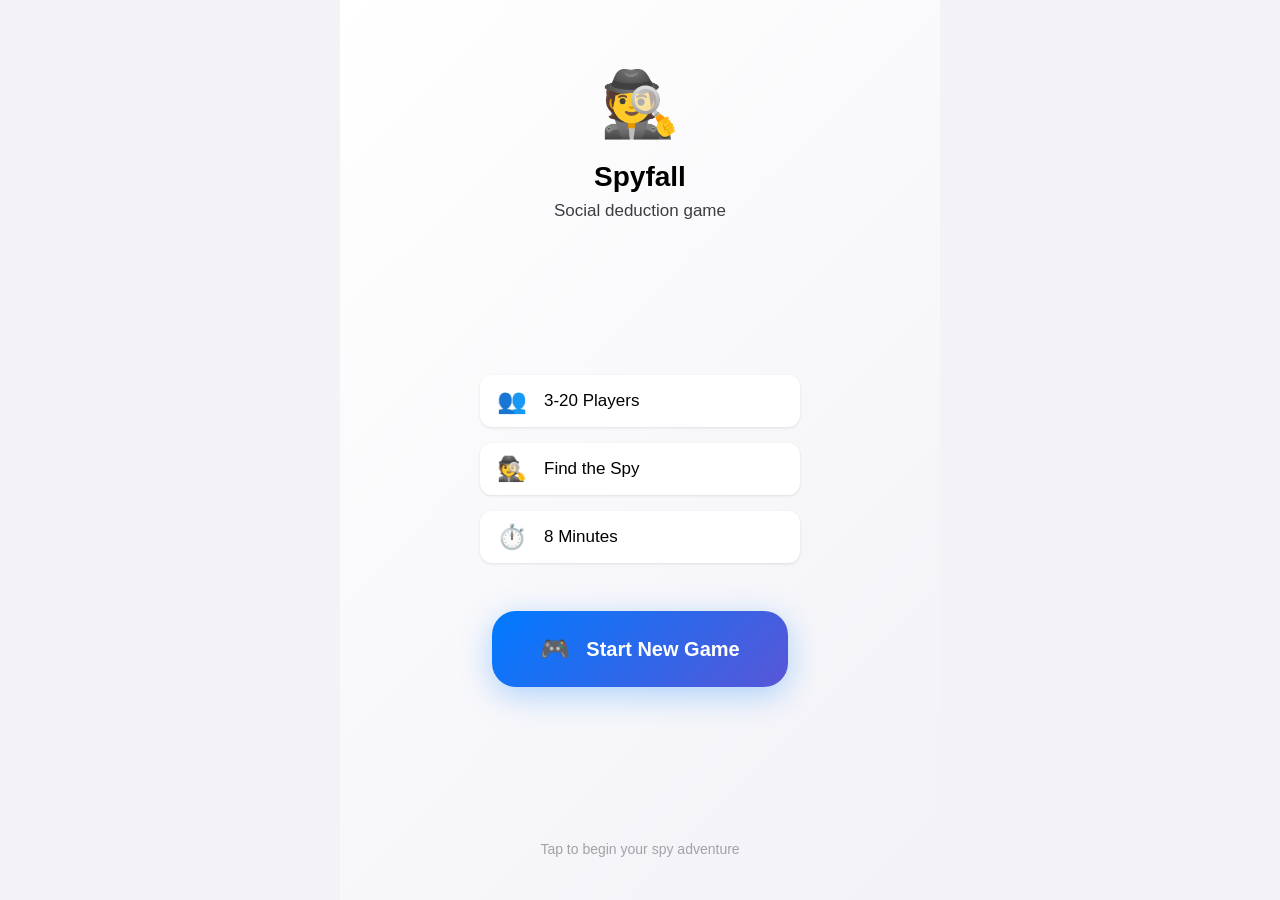
==== index.html @ a095d461 "init" ====
<!DOCTYPE html>
<html lang="en">
<head>
    <meta charset="UTF-8">
    <meta name="viewport" content="width=device-width, initial-scale=1.0">
    
    <!-- Primary Meta Tags -->
    <title>Spyfall Game - Online Social Deduction Party Game | Play Free</title>
    <meta name="title" content="Spyfall Game - Online Social Deduction Party Game | Play Free">
    <meta name="description" content="Play Spyfall online - the ultimate social deduction party game for 3-20 players. Find the spy, guess locations, and have fun with friends. No downloads required!">
    <meta name="keywords" content="spyfall, social deduction game, party game, online game, spy game, group game, friends game, browser game, PWA game">
    <meta name="robots" content="index, follow">
    <meta name="language" content="English">
    <meta name="author" content="Spyfall Game">
    
    <!-- Open Graph / Facebook -->
    <meta property="og:type" content="website">
    <meta property="og:url" content="https://yourdomain.com/">
    <meta property="og:title" content="Spyfall Game - Online Social Deduction Party Game">
    <meta property="og:description" content="Play Spyfall online - the ultimate social deduction party game for 3-20 players. Find the spy, guess locations, and have fun with friends!">
    <meta property="og:image" content="https://yourdomain.com/og-image.png">
    <meta property="og:image:width" content="1200">
    <meta property="og:image:height" content="630">
    <meta property="og:site_name" content="Spyfall Game">
    <meta property="og:locale" content="en_US">
    
    <!-- Twitter -->
    <meta property="twitter:card" content="summary_large_image">
    <meta property="twitter:url" content="https://yourdomain.com/">
    <meta property="twitter:title" content="Spyfall Game - Online Social Deduction Party Game">
    <meta property="twitter:description" content="Play Spyfall online - the ultimate social deduction party game for 3-20 players. Find the spy, guess locations, and have fun with friends!">
    <meta property="twitter:image" content="https://yourdomain.com/twitter-image.png">
    <meta property="twitter:image:alt" content="Spyfall Game - Social Deduction Party Game">
    
    <!-- Additional SEO Meta Tags -->
    <meta name="application-name" content="Spyfall Game">
    <meta name="apple-mobile-web-app-title" content="Spyfall">
    <meta name="generator" content="Spyfall PWA">
    <link rel="canonical" href="https://yourdomain.com/">
    
    <!-- PWA Meta Tags -->
    <meta name="theme-color" content="#2563eb">
    <meta name="apple-mobile-web-app-capable" content="yes">
    <meta name="apple-mobile-web-app-status-bar-style" content="default">
    <meta name="mobile-web-app-capable" content="yes">
    
    <!-- Icons & Favicons -->
    <link rel="icon" href="data:image/svg+xml,<svg xmlns='http://www.w3.org/2000/svg' viewBox='0 0 100 100'><text y='.9em' font-size='90'>🕵️</text></svg>">
    <link rel="apple-touch-icon" href="data:image/svg+xml,<svg xmlns='http://www.w3.org/2000/svg' viewBox='0 0 100 100'><text y='.9em' font-size='90'>🕵️</text></svg>">
    
    <!-- Manifest -->
    <link rel="manifest" href="manifest.json">
    
    <!-- Preload Critical Resources -->
    <link rel="preload" href="styles.css" as="style">
    <link rel="preload" href="app.js" as="script">
    <link rel="preload" href="game-logic.js" as="script">
    
    <!-- DNS Prefetch (add your actual domains) -->
    <link rel="dns-prefetch" href="//fonts.googleapis.com">
    
    <!-- Structured Data JSON-LD -->
    <script type="application/ld+json">
    {
        "@context": "https://schema.org",
        "@type": "SoftwareApplication",
        "name": "Spyfall Game",
        "description": "Play Spyfall online - the ultimate social deduction party game for 3-20 players. Find the spy, guess locations, and have fun with friends.",
        "url": "https://yourdomain.com/",
        "applicationCategory": "Game",
        "applicationSubCategory": "Party Game",
        "operatingSystem": "Web Browser, iOS, Android",
        "offers": {
            "@type": "Offer",
            "price": "0",
            "priceCurrency": "USD"
        },
        "aggregateRating": {
            "@type": "AggregateRating",
            "ratingValue": "4.8",
            "ratingCount": "1250"
        },
        "screenshot": "https://yourdomain.com/screenshot.png"
    }
    </script>
    
    <!-- Game Structured Data -->
    <script type="application/ld+json">
    {
        "@context": "https://schema.org",
        "@type": "Game",
        "name": "Spyfall",
        "description": "Social deduction party game where players try to identify the spy among them",
        "numberOfPlayers": "3-20",
        "timeRequired": "PT8M",
        "gameLocation": "Online",
        "characterAttribute": [
            {
                "@type": "Thing",
                "name": "Spy",
                "description": "Player who doesn't know the location"
            },
            {
                "@type": "Thing", 
                "name": "Civilian",
                "description": "Player who knows the location"
            }
        ]
    }
    </script>
    
    <!-- Styles -->
    <link rel="stylesheet" href="styles.css">
</head>
<body>
    
    <!-- Structured navigation for search engines -->
    <nav aria-label="Main navigation" style="display: none;">
        <ul>
            <li><a href="#home">Home</a></li>
            <li><a href="#how-to-play">How to Play</a></li>
            <li><a href="#features">Features</a></li>
        </ul>
    </nav>

    <!-- Main application -->
    <main id="main-content" role="main">
        <header style="position: absolute; left: -9999px; width: 1px; height: 1px; overflow: hidden;">
            <h1>Spyfall - Online Social Deduction Party Game</h1>
            <p>The ultimate spy game for friends and family. Play online with 3-20 players!</p>
        </header>

        <!-- SEO Content Section (hidden but readable by search engines) -->
        <section id="game-description" class="seo-content" style="position: absolute; left: -9999px; width: 1px; height: 1px; overflow: hidden;">
            <h2>About Spyfall Game</h2>
            <p>Spyfall is a thrilling social deduction party game where players take turns asking and answering questions to figure out who among them is the spy. The game combines elements of bluffing, deduction, and social interaction to create an engaging experience for groups of friends.</p>
            
            <h3>How to Play Spyfall</h3>
            <p>In Spyfall, all players except one (the spy) receive a location card. The spy doesn't know the location. Players ask each other questions to identify the spy while the spy tries to blend in and guess the location. The game ends when either the spy is identified or the spy correctly guesses the location.</p>
            
            <h3>Game Features</h3>
            <ul>
                <li>Support for 3-20 players</li>
                <li>8-minute game sessions</li>
                <li>200+ unique locations across 10 categories</li>
                <li>Progressive Web App - works offline</li>
                <li>No downloads required</li>
                <li>Mobile-friendly design</li>
                <li>Free to play</li>
            </ul>
            
            <h3>Perfect for Parties and Social Gatherings</h3>
            <p>Spyfall is ideal for birthday parties, family gatherings, team building events, and casual game nights. The game encourages conversation, creativity, and strategic thinking while providing endless entertainment for groups of all sizes.</p>
        </section>

        <div id="app">
        <!-- Home Screen -->
        <div id="home-screen" class="screen active">
            <div class="home-container">
                <div class="home-header">
                    <div class="app-icon">🕵️</div>
                    <h1 class="app-title">Spyfall</h1>
                    <p class="app-subtitle">Social deduction game</p>
                </div>
                
                <div class="home-center">
                    <div class="features-compact">
                        <div class="feature-item">
                            <span class="feature-icon">👥</span>
                            <span class="feature-text">3-20 Players</span>
                        </div>
                        <div class="feature-item">
                            <span class="feature-icon">🕵️</span>
                            <span class="feature-text">Find the Spy</span>
                        </div>
                        <div class="feature-item">
                            <span class="feature-icon">⏱️</span>
                            <span class="feature-text">8 Minutes</span>
                        </div>
                    </div>
                    
                    <button id="start-game-btn" class="home-start-button">
                        <span class="start-icon">🎮</span>
                        <span class="start-text">Start New Game</span>
                    </button>
                </div>
                
                <div class="home-footer">
                    <p class="version-text">Tap to begin your spy adventure</p>
                </div>
            </div>
        </div>

        <!-- Game Setup Screen -->
        <div id="setup-screen" class="screen">
            <div class="mobile-screen">
                <div class="screen-header">
                    <button class="back-button" onclick="app.showScreen('home')">
                        <span class="back-icon">←</span>
                    </button>
                    <h1 class="screen-title">Game Setup</h1>
                    <div class="header-spacer"></div>
                </div>
                
                <div class="screen-content">
                    <!-- Players Section -->
                    <div class="setup-card">
                        <div class="card-header">
                            <div class="card-title">
                                <h2>Players</h2>
                            </div>
                            <div class="card-status">
                                <span class="count-badge" id="player-count-status">0</span>
                                <span class="count-label">/20</span>
                            </div>
                        </div>
                        
                        <div class="card-content">
                            <div class="player-input-container">
                                <input type="text" 
                                       id="player-name-input" 
                                       placeholder="Add player name" 
                                       maxlength="20"
                                       autocomplete="off"
                                       class="player-input">
                                <button id="add-player-btn" class="input-add-button" type="button">
                                    <svg width="20" height="20" viewBox="0 0 24 24" fill="none" stroke="currentColor" stroke-width="2">
                                        <path d="M12 5v14M5 12h14"/>
                                    </svg>
                                </button>
                            </div>
                            
                            <div class="players-list-container">
                                <div id="players-list" class="mobile-players-list"></div>
                                <div id="players-empty-state" class="empty-state">
                                    <p>No players added yet</p>
                                </div>
                            </div>
                        </div>
                    </div>
                    
                    <!-- Categories Section -->
                    <div class="setup-card">
                        <div class="card-header">
                            <div class="card-title">
                                <h2>Location Categories</h2>
                            </div>
                            <div class="card-status" id="categories-status">
                                <span class="count-badge" id="category-count-status">0</span>
                                <span class="count-label">selected</span>
                            </div>
                        </div>
                        
                        <div class="card-content">
                            <div id="categories-list" class="mobile-categories-list"></div>
                        </div>
                    </div>
                    
                </div>
                
                <div class="screen-footer">
                    <button id="start-playing-btn" class="primary-button" disabled>
                        <span class="button-text" id="btn-subtitle">Add players to continue</span>
                    </button>
                </div>
            </div>
        </div>

        <!-- Card Reveal Screen -->
        <div id="card-reveal-screen" class="screen">
            <div class="mobile-screen">
                <div class="screen-header">
                    <button class="back-button" onclick="app.showScreen('setup')">
                        <span class="back-icon">←</span>
                    </button>
                    <h1 class="screen-title">Card Reveal</h1>
                    <div class="header-spacer"></div>
                </div>
                
                <div class="screen-content">
                    <div class="reveal-instructions">
                        <div class="progress-card">
                            <div class="progress-info">
                                <span class="progress-text">
                                    <span id="progress-count">0</span> of <span id="total-players">0</span> ready
                                </span>
                            </div>
                            <div class="progress-bar-container">
                                <div class="progress-bar">
                                    <div id="progress-bar-fill" class="progress-bar-fill"></div>
                                </div>
                            </div>
                            <div class="progress-instructions">
                                <p>Tap your card to see your role, then tap again to confirm</p>
                            </div>
                        </div>
                    </div>
                    
                    <div class="cards-container">
                        <div id="card-grid" class="mobile-card-grid"></div>
                    </div>
                </div>
                
                <div class="screen-footer">
                    <button id="restart-setup-btn" class="secondary-button">
                        <span class="button-text">Back to Setup</span>
                    </button>
                </div>
            </div>
        </div>

        <!-- Game Play Screen -->
        <div id="gameplay-screen" class="screen">
            <div class="mobile-screen">
                <div class="screen-header">
                    <div class="timer-header">
                        <!-- Left: Timer -->
                        <div class="timer-display">
                            <span id="timer-display" class="timer-text">8:00</span>
                            <span class="timer-label">remaining</span>
                        </div>
                        
                        <!-- Center: Compact Stats -->
                        <div class="stats-row">
                            <div class="stat-item">
                                <span class="stat-value" id="active-players">0</span>
                                <span class="stat-label">Active</span>
                            </div>
                            <div class="stat-divider"></div>
                            <div class="stat-item">
                                <span class="stat-value" id="eliminated-players">0</span>
                                <span class="stat-label">Out</span>
                            </div>
                            <div class="stat-divider"></div>
                            <div class="stat-item">
                                <span class="stat-value" id="hidden-spies">0</span>
                                <span class="stat-label">Spies</span>
                            </div>
                        </div>
                        
                        <!-- Right: Control Buttons -->
                        <div class="timer-controls">
                            <button id="timer-control-btn" class="modern-control-btn pause-btn" 
                                    title="Pause Game" aria-label="Pause the game timer">
                                <span class="btn-text">Pause</span>
                            </button>
                            <button id="restart-game-btn" class="modern-control-btn restart-btn" 
                                    title="Restart Game" aria-label="Restart the entire game">
                                <span class="btn-text">Restart</span>
                            </button>
                        </div>
                    </div>
                </div>
                
                <div class="screen-content">
                    
                    <!-- Vote Result Banner -->
                    <div id="vote-result" class="vote-result-banner"></div>
                    
                    <!-- Voting Section -->
                    <div class="voting-section">
                        <div class="section-title">
                            <h2>Vote for the Spy</h2>
                            <div class="voting-instructions">
                                <p><strong>How to Vote:</strong></p>
                                <p>1. Choose who you think is the spy</p>
                                <p>2. Tap their name to cast your vote</p>
                                <p>3. If they're the spy, they can guess the location to win</p>
                                <p>4. If they're not the spy, they're eliminated and the game continues</p>
                            </div>
                        </div>
                        
                        <div id="voting-grid" class="mobile-voting-grid"></div>
                    </div>
                </div>
                
                                    <!-- Footer removed - controls moved to header -->
            </div>
        </div>

        <!-- Results Screen -->
        <div id="results-screen" class="screen">
            <div class="mobile-screen">
                <div class="screen-content">
                    <!-- Winning Reason (moved to top) -->
                    <div class="winning-reason">
                        <div class="reason-card">
                            <h1 id="result-title" class="result-title">Game Over</h1>
                            <p id="winning-reason-text" class="reason-text">Game completed</p>
                        </div>
                    </div>
                    
                    <!-- Game Summary -->
                    <div class="summary-card">
                        <div class="summary-row">
                            <span class="summary-label">Location:</span>
                            <span id="game-location" class="summary-value">Unknown</span>
                        </div>
                        <div class="summary-row">
                            <span class="summary-label">Duration:</span>
                            <span id="game-duration" class="summary-value">0:00</span>
                        </div>
                        <div class="summary-row">
                            <span class="summary-label">Players:</span>
                            <span id="total-players-count" class="summary-value">0</span>
                        </div>
                        <div class="summary-row">
                            <span class="summary-label">Spies:</span>
                            <span id="spy-count" class="summary-value">0</span>
                        </div>
                    </div>
                    
                    <!-- Players List -->
                    <div class="players-results">
                        <h3>Players</h3>
                        <div id="results-player-list" class="mobile-results-list"></div>
                    </div>
                </div>
                
                <div class="screen-footer">
                    <button id="play-again-btn" class="primary-button">
                        <span class="button-text">Play Again</span>
                    </button>
                    <button id="home-btn" class="secondary-button">
                        <span class="button-text">Back to Home</span>
                    </button>
                </div>
            </div>
        </div>

        <!-- Spy Location Guess Modal -->
        <div id="spy-guess-modal" class="mobile-modal hidden">
            <div class="modal-screen">
                <div class="modal-header">
                    <div class="spy-reveal">
                        <p id="spy-name" class="spy-name">Player is the SPY!</p>
                        <p class="spy-instruction">Choose the correct location to win:</p>
                    </div>
                </div>
                
                <div class="modal-content">
                    <div id="location-guess-grid" class="mobile-location-grid"></div>
                </div>
                
                <div class="modal-footer">
                    <button id="confirm-guess-btn" class="primary-button" disabled>
                        <span class="button-text">Confirm</span>
                        <span class="button-icon">✅</span>
                    </button>
                </div>
            </div>
        </div>

        <!-- Overlay -->
        <div id="overlay" class="overlay hidden"></div>
    </div>

    </main>

    <!-- Footer for additional SEO content -->
    <footer role="contentinfo" style="position: absolute; left: -9999px; width: 1px; height: 1px; overflow: hidden;">
        <div>
            <h3>Spyfall Game Information</h3>
            <p>Copyright © 2025 Spyfall Game. Free online social deduction party game.</p>
            <address>
                Contact: <a href="mailto:contact@yourdomain.com">contact@yourdomain.com</a>
            </address>
        </div>
    </footer>

    <!-- Scripts -->
    <script src="game-data.js"></script>
    <script src="game-logic.js"></script>
    <script src="app.js"></script>
</body>
</html>
---- styles.css ----
/* Mobile-First Spyfall App Styles */

/* CSS Reset */
* {
    margin: 0;
    padding: 0;
    box-sizing: border-box;
}

:root {
    /* Mobile-First Colors - iOS/Android inspired */
    --primary-color: #007AFF;
    --primary-hover: #0056CC;
    --secondary-color: #5856D6;
    --success-color: #34C759;
    --warning-color: #FF9500;
    --danger-color: #FF3B30;
    --info-color: #5AC8FA;
    
    /* Text Colors - High contrast for mobile */
    --text-primary: #000000;
    --text-secondary: #3C3C43;
    --text-tertiary: #8E8E93;
    --text-light: #FFFFFF;
    
    /* Background Colors */
    --bg-primary: #FFFFFF;
    --bg-secondary: #F2F2F7;
    --bg-tertiary: #E5E5EA;
    --bg-overlay: rgba(0, 0, 0, 0.6);
    
    /* Border Colors */
    --border-color: #C6C6C8;
    --border-light: #E5E5EA;
    
    /* Mobile Spacing - Touch-friendly */
    --spacing-xs: 4px;
    --spacing-sm: 8px;
    --spacing-md: 16px;
    --spacing-lg: 24px;
    --spacing-xl: 32px;
    --spacing-2xl: 48px;
    
    /* Mobile Typography - Optimized for readability */
    --font-family: -apple-system, BlinkMacSystemFont, 'Segoe UI', Roboto, sans-serif;
    --font-size-xs: 12px;
    --font-size-sm: 14px;
    --font-size-base: 17px;    /* iOS standard body text */
    --font-size-lg: 20px;
    --font-size-xl: 24px;
    --font-size-2xl: 28px;
    --font-size-3xl: 34px;
    
    /* Mobile Border Radius */
    --border-radius: 12px;
    --border-radius-lg: 16px;
    --border-radius-xl: 24px;
    
    /* Mobile Shadows */
    --shadow-sm: 0 1px 3px rgba(0, 0, 0, 0.1);
    --shadow-md: 0 4px 12px rgba(0, 0, 0, 0.15);
    --shadow-lg: 0 8px 32px rgba(0, 0, 0, 0.1);
    
    /* Touch targets */
    --touch-target: 44px;     /* iOS minimum */
    --touch-target-lg: 56px;  /* Material Design */
    
    /* Safe areas */
    --safe-top: env(safe-area-inset-top);
    --safe-bottom: env(safe-area-inset-bottom);
    --safe-left: env(safe-area-inset-left);
    --safe-right: env(safe-area-inset-right);
}

/* Base Styles */
body {
    font-family: var(--font-family);
    font-size: var(--font-size-base);
    line-height: 1.5;
    color: var(--text-primary);
    background-color: var(--bg-secondary);
    overflow-x: hidden;
    -webkit-font-smoothing: antialiased;
    -moz-osx-font-smoothing: grayscale;
}

#app {
    min-height: 100vh;
    position: relative;
}

/* Screen Management */
.screen {
    display: none;
    min-height: 100vh;
    position: relative;
}

.screen.active {
    display: block;
}





/* Mobile Screen Layout */
.mobile-screen {
    min-height: 100vh;
    display: flex;
    flex-direction: column;
    background-color: var(--bg-secondary);
    padding-top: var(--safe-top);
    padding-bottom: var(--safe-bottom);
    padding-left: var(--safe-left);
    padding-right: var(--safe-right);
}

.screen-header {
    flex-shrink: 0;
    padding: var(--spacing-md);
    background-color: var(--bg-primary);
    border-bottom: 1px solid var(--border-light);
    display: flex;
    align-items: center;
    justify-content: space-between;
    min-height: var(--touch-target-lg);
}

.screen-content {
    flex: 1;
    padding: var(--spacing-md);
    overflow-y: auto;
    -webkit-overflow-scrolling: touch;
}

.screen-footer {
    flex-shrink: 0;
    padding: var(--spacing-md);
    background-color: var(--bg-primary);
    border-top: 1px solid var(--border-light);
    display: flex;
    flex-direction: column;
    gap: var(--spacing-sm);
}

/* Make footer invisible but keep button floating */
#setup-screen .screen-footer {
    background: transparent;
    border: none;
    padding: 0;
    height: 0;
    overflow: visible;
}

/* Add bottom padding for floating button space */
#setup-screen .screen-content {
    padding-bottom: 100px;
}

/* Make footer invisible on card reveal screen but keep button floating */
#card-reveal-screen .screen-footer {
    background: transparent;
    border: none;
    padding: 0;
    height: 0;
    overflow: visible;
}

/* Add bottom padding for floating button space */
#card-reveal-screen .screen-content {
    padding-bottom: 80px;
}

/* Screen Header Components */
.back-button {
    background: none;
    border: none;
    padding: var(--spacing-sm);
    border-radius: var(--border-radius);
    min-width: var(--touch-target);
    min-height: var(--touch-target);
    display: flex;
    align-items: center;
    justify-content: center;
    color: var(--primary-color);
    font-size: var(--font-size-xl);
    cursor: pointer;
    transition: background-color 0.2s ease;
}

.back-button:hover,
.back-button:active {
    background-color: var(--bg-secondary);
}

.screen-title {
    font-size: var(--font-size-xl);
    font-weight: 600;
    color: var(--text-primary);
    text-align: center;
    flex: 1;
}

.header-spacer {
    width: var(--touch-target);
}

/* Buttons - Mobile-first design */
.primary-button {
    background: var(--primary-color);
    color: var(--text-light);
    border: none;
    border-radius: var(--border-radius);
    min-height: var(--touch-target-lg);
    padding: 0 var(--spacing-lg);
    font-size: var(--font-size-base);
    font-weight: 600;
    display: flex;
    align-items: center;
    justify-content: space-between;
    cursor: pointer;
    transition: all 0.2s ease;
    box-shadow: var(--shadow-sm);
    width: 100%;
}

.primary-button:hover:not(:disabled) {
    background: var(--primary-hover);
    transform: translateY(-1px);
    box-shadow: var(--shadow-md);
}

.primary-button:active:not(:disabled) {
    transform: translateY(0);
    box-shadow: var(--shadow-sm);
}

.primary-button:disabled {
    background: var(--bg-tertiary);
    color: var(--text-tertiary);
    cursor: not-allowed;
}

/* Floating Action Button for Setup Screen */
#start-playing-btn {
    position: fixed;
    bottom: var(--spacing-lg);
    right: var(--spacing-lg);
    width: auto;
    min-width: 140px;
    max-width: 200px;
    height: 64px;
    border-radius: 32px;
    padding: 0 var(--spacing-lg);
    z-index: 1000;
    box-shadow: 0 8px 24px rgba(0, 122, 255, 0.3), 0 4px 8px rgba(0, 0, 0, 0.1);
    backdrop-filter: blur(10px);
    animation: fabPulse 2s ease-in-out infinite;
}

#start-playing-btn:hover:not(:disabled) {
    background: var(--primary-hover);
    transform: translateY(-2px) scale(1.02);
    box-shadow: 0 12px 32px rgba(0, 122, 255, 0.4), 0 6px 12px rgba(0, 0, 0, 0.15);
    animation: none;
}

#start-playing-btn:active:not(:disabled) {
    transform: translateY(-1px) scale(1.01);
    box-shadow: 0 6px 20px rgba(0, 122, 255, 0.35), 0 3px 8px rgba(0, 0, 0, 0.12);
}

#start-playing-btn:disabled {
    background: var(--bg-tertiary);
    color: var(--text-tertiary);
    box-shadow: 0 4px 12px rgba(0, 0, 0, 0.1);
    animation: none;
    transform: none;
}

#start-playing-btn .button-text {
    font-size: var(--font-size-sm);
    font-weight: 700;
    white-space: nowrap;
    overflow: hidden;
    text-overflow: ellipsis;
}

#start-playing-btn .button-icon {
    font-size: var(--font-size-lg);
    margin-left: var(--spacing-xs);
    flex-shrink: 0;
}

/* Floating Action Button for Card Reveal Screen */
#restart-setup-btn {
    position: fixed;
    bottom: var(--spacing-lg);
    left: var(--spacing-lg);
    width: auto;
    min-width: 120px;
    max-width: 180px;
    height: 56px;
    border-radius: 28px;
    padding: 0 var(--spacing-lg);
    z-index: 1000;
    background: var(--bg-primary);
    border: 2px solid var(--border-color);
    box-shadow: 0 6px 20px rgba(0, 0, 0, 0.15), 0 3px 8px rgba(0, 0, 0, 0.1);
    backdrop-filter: blur(10px);
    animation: fabSecondaryPulse 3s ease-in-out infinite;
}

#restart-setup-btn:hover {
    border-color: var(--primary-color);
    color: var(--primary-color);
    transform: translateY(-2px) scale(1.02);
    box-shadow: 0 10px 28px rgba(0, 122, 255, 0.2), 0 5px 12px rgba(0, 0, 0, 0.15);
    animation: none;
}

#restart-setup-btn:active {
    transform: translateY(-1px) scale(1.01);
    box-shadow: 0 5px 16px rgba(0, 122, 255, 0.15), 0 2px 6px rgba(0, 0, 0, 0.1);
}

#restart-setup-btn .button-text {
    font-size: var(--font-size-xs);
    font-weight: 600;
    white-space: nowrap;
    overflow: hidden;
    text-overflow: ellipsis;
}

#restart-setup-btn .button-icon {
    font-size: var(--font-size-base);
    margin-left: var(--spacing-xs);
    flex-shrink: 0;
}

.secondary-button {
    background: var(--bg-primary);
    color: var(--text-secondary);
    border: 2px solid var(--border-color);
    border-radius: var(--border-radius);
    min-height: var(--touch-target);
    padding: 0 var(--spacing-lg);
    font-size: var(--font-size-sm);
    font-weight: 500;
    display: flex;
    align-items: center;
    justify-content: space-between;
    cursor: pointer;
    transition: all 0.2s ease;
    width: 100%;
}

.secondary-button:hover {
    border-color: var(--primary-color);
    color: var(--primary-color);
}

.control-button {
    background: var(--bg-primary);
    border: 2px solid var(--border-color);
    border-radius: 50%;
    width: var(--touch-target);
    height: var(--touch-target);
    display: flex;
    align-items: center;
    justify-content: center;
    font-size: var(--font-size-lg);
    cursor: pointer;
    transition: all 0.2s ease;
}

.control-button:hover {
    border-color: var(--primary-color);
    background: var(--primary-color);
    color: var(--text-light);
}

.button-text {
    flex: 1;
    text-align: left;
}

.button-icon {
    font-size: var(--font-size-lg);
    margin-left: var(--spacing-sm);
}

/* Home Screen - Compact Design */
.home-container {
    min-height: 100vh;
    max-height: 100vh;
    display: flex;
    flex-direction: column;
    justify-content: space-between;
    padding: var(--spacing-lg) var(--spacing-md);
    background: linear-gradient(135deg, var(--bg-primary) 0%, var(--bg-secondary) 100%);
}

.home-header {
    text-align: center;
    padding-top: var(--spacing-xl);
}

.app-icon {
    font-size: 64px;
    margin-bottom: var(--spacing-sm);
    display: block;
}

.app-title {
    font-size: var(--font-size-2xl);
    font-weight: 700;
    color: var(--text-primary);
    margin-bottom: var(--spacing-xs);
    line-height: 1.2;
}

.app-subtitle {
    font-size: var(--font-size-base);
    color: var(--text-secondary);
    margin: 0;
}

.home-center {
    display: flex;
    flex-direction: column;
    align-items: center;
    justify-content: center;
    flex: 1;
    gap: var(--spacing-2xl);
}

.features-compact {
    display: flex;
    flex-direction: column;
    gap: var(--spacing-md);
    width: 100%;
    max-width: 280px;
}

.feature-item {
    display: flex;
    align-items: center;
    gap: var(--spacing-md);
    padding: var(--spacing-sm) var(--spacing-md);
    background: var(--bg-primary);
    border-radius: var(--border-radius);
    box-shadow: var(--shadow-sm);
}

.feature-item:hover {
    transform: translateY(-2px);
}

.feature-icon {
    font-size: 24px;
    width: 32px;
    text-align: center;
}

.feature-text {
    font-size: var(--font-size-base);
    font-weight: 500;
    color: var(--text-primary);
}

.home-start-button {
    background: linear-gradient(135deg, var(--primary-color), var(--secondary-color));
    color: var(--text-light);
    border: none;
    border-radius: var(--border-radius-xl);
    padding: var(--spacing-lg) var(--spacing-2xl);
    font-size: var(--font-size-lg);
    font-weight: 600;
    display: flex;
    align-items: center;
    gap: var(--spacing-md);
    cursor: pointer;
    transition: all 0.3s ease;
    box-shadow: 0 8px 32px rgba(0, 122, 255, 0.3);
    min-height: var(--touch-target-lg);
}

.home-start-button:hover {
    transform: translateY(-2px);
    box-shadow: 0 12px 40px rgba(0, 122, 255, 0.4);
}

.home-start-button:active {
    transform: translateY(0);
}

.start-icon {
    font-size: var(--font-size-xl);
}

.start-text {
    font-size: var(--font-size-lg);
}

.home-footer {
    text-align: center;
    padding-bottom: var(--spacing-md);
}

.version-text {
    font-size: var(--font-size-sm);
    color: var(--text-tertiary);
    margin: 0;
    opacity: 0.8;
}

/* Setup Screen - Compact Design */
.setup-card {
    background: var(--bg-primary);
    border-radius: var(--border-radius-lg);
    margin-bottom: var(--spacing-md);
    box-shadow: var(--shadow-sm);
}

.card-header {
    padding: var(--spacing-md) var(--spacing-lg);
    border-bottom: 1px solid var(--border-light);
    display: flex;
    align-items: center;
    justify-content: space-between;
    min-height: auto;
}

.card-title {
    display: flex;
    align-items: center;
    gap: var(--spacing-xs);
}

.card-icon {
    font-size: var(--font-size-base);
    opacity: 0.8;
}

.card-title h2 {
    font-size: var(--font-size-base);
    font-weight: 700;
    color: var(--text-primary);
    margin: 0;
    line-height: 1.2;
    letter-spacing: -0.01em;
}

.card-status {
    display: flex;
    align-items: center;
    gap: var(--spacing-xs);
}

.count-badge {
    background: var(--primary-color);
    color: var(--text-light);
    padding: 2px var(--spacing-xs);
    border-radius: 12px;
    font-size: var(--font-size-xs);
    font-weight: 600;
    min-width: 20px;
    text-align: center;
}

.count-label {
    font-size: var(--font-size-xs);
    color: var(--text-tertiary);
    font-weight: 500;
}

.card-content {
    padding: var(--spacing-md) var(--spacing-lg);
}

/* Input Components - Integrated Design */
.player-input-container {
    position: relative;
    margin-bottom: var(--spacing-md);
}

.player-input-container:focus-within {
    transform: translateY(-1px);
}

.player-input {
    width: 100%;
    border: 1px solid var(--border-color);
    border-radius: var(--border-radius-lg);
    padding: var(--spacing-md) 50px var(--spacing-md) var(--spacing-md);
    font-size: var(--font-size-base);
    background: var(--bg-primary);
    min-height: 48px;
    transition: all 0.3s ease;
    color: var(--text-primary);
    font-family: inherit;
}

.player-input::placeholder {
    color: var(--text-tertiary);
    opacity: 0.7;
}

.player-input:focus {
    outline: none;
    border-color: var(--primary-color);
    box-shadow: 0 0 0 3px rgba(0, 122, 255, 0.1);
    transform: translateY(-1px);
    background: #fafbff;
}

.player-input:hover:not(:focus) {
    border-color: var(--text-secondary);
    background: var(--bg-secondary);
}

.player-input:not(:placeholder-shown) {
    border-color: var(--text-primary);
}

.input-add-button {
    position: absolute;
    right: 4px;
    top: 50%;
    transform: translateY(-50%);
    background: var(--primary-color);
    color: var(--text-light);
    border: none;
    border-radius: var(--border-radius);
    width: 40px;
    height: 40px;
    display: flex;
    align-items: center;
    justify-content: center;
    cursor: pointer;
    transition: all 0.2s ease;
    opacity: 0.8;
}

.input-add-button:disabled {
    background: var(--bg-tertiary);
    color: var(--text-tertiary);
    cursor: not-allowed;
    opacity: 0.5;
    transform: translateY(-50%) scale(0.9);
}

.input-add-button:hover {
    background: var(--primary-hover);
    opacity: 1;
    transform: translateY(-50%) scale(1.05);
}

.input-add-button:active {
    transform: translateY(-50%) scale(0.95);
}

.player-input:focus + .input-add-button {
    opacity: 1;
    background: var(--primary-color);
}

.input-add-button svg {
    stroke-width: 2.5;
}

/* Enhanced mobile experience */
@media (max-width: 480px) {
    .player-input {
        font-size: 16px; /* Prevents zoom on iOS */
        padding-right: 52px;
    }
    
    .input-add-button {
        width: 44px;
        height: 44px;
        right: 2px;
    }
    
    /* Setup card responsive adjustments */
    .setup-card {
        margin-bottom: var(--spacing-sm);
    }
    
    .card-header {
        padding: var(--spacing-sm) var(--spacing-md);
    }
    
    .card-content {
        padding: var(--spacing-sm) var(--spacing-md);
    }
    
    .category-item {
        padding: var(--spacing-sm);
        min-height: auto;
    }
    
    .category-emoji {
        font-size: var(--font-size-lg);
    }
    
    .category-details h4 {
        font-size: var(--font-size-sm);
    }
    
    .category-details p {
        font-size: 11px;
    }
    
    .category-toggle {
        width: 20px;
        height: 20px;
        flex-shrink: 0;
    }
    
    /* Card reveal optimization for small screens */
    .mobile-card-grid {
        display: grid;
        grid-template-columns: repeat(auto-fit, minmax(130px, 1fr));
        gap: var(--spacing-md);
        padding: var(--spacing-md);
        contain: layout style;
        isolation: isolate;
        transform-style: preserve-3d;
    }
    
    .reveal-card {
        background: var(--bg-primary);
        border: 2px solid var(--border-color);
        border-radius: var(--border-radius-lg);
        padding: var(--spacing-lg);
        text-align: center;
        cursor: pointer;
        transition: all 0.3s cubic-bezier(0.34, 1.56, 0.64, 1);
        min-height: 140px;
        display: flex;
        flex-direction: column;
        align-items: center;
        justify-content: center;
        box-shadow: var(--shadow-sm);
        position: relative;
        z-index: 1;
        contain: layout style;
        transform-origin: center center;
        transform-style: preserve-3d;
        isolation: isolate;
    }
    
    .reveal-card:hover:not(.disabled):not(.revealed) {
        transform: translateY(-2px);
        box-shadow: var(--shadow-md);
    }
    
    .reveal-card.revealed {
        transform: scale(1.1);
        transform-origin: center center;
        transform-box: fill-box;
        box-shadow: var(--shadow-lg);
        z-index: 10;
        animation: cardReveal 0.4s cubic-bezier(0.34, 1.56, 0.64, 1);
        position: relative;
        will-change: transform;
        backface-visibility: hidden;
        margin: -7px;
    }
    
    .reveal-card.disabled {
        background: var(--bg-tertiary);
        color: var(--text-tertiary);
        cursor: not-allowed;
        opacity: 0.6;
    }
    
    .reveal-card.spy {
        background: linear-gradient(135deg, #FF3B30, #FF9500);
        color: var(--text-light);
        border-color: #FF3B30;
    }
    
    .reveal-card.civilian {
        background: linear-gradient(135deg, var(--primary-color), var(--secondary-color));
        color: var(--text-light);
        border-color: var(--primary-color);
    }
    
    .reveal-card.finished {
        background: linear-gradient(135deg, var(--success-color), #22C55E);
        color: var(--text-light);
        border-color: var(--success-color);
        transition: none;
    }
    
    .card-icon {
        font-size: 32px;
        margin-bottom: var(--spacing-sm);
    }
    
    .card-title {
        font-size: var(--font-size-lg);
        font-weight: 600;
        margin-bottom: var(--spacing-xs);
    }
    
    .card-subtitle {
        font-size: var(--font-size-sm);
        opacity: 0.9;
    }
    
    /* Floating start button responsive */
    #start-playing-btn {
        bottom: var(--spacing-md);
        right: var(--spacing-md);
        min-width: 120px;
        height: 56px;
        border-radius: 28px;
        padding: 0 var(--spacing-md);
    }
    
    #start-playing-btn .button-text {
        font-size: var(--font-size-xs);
    }
    
    #start-playing-btn .button-icon {
        font-size: var(--font-size-base);
    }
    
    /* Floating restart button responsive */
    #restart-setup-btn {
        bottom: var(--spacing-md);
        left: var(--spacing-md);
        min-width: 100px;
        height: 48px;
        border-radius: 24px;
        padding: 0 var(--spacing-md);
    }
    
    #restart-setup-btn .button-text {
        font-size: var(--font-size-xs);
    }
    
    #restart-setup-btn .button-icon {
        font-size: var(--font-size-sm);
    }
}

/* Extra small screens optimization (iPhone SE, etc.) */
@media (max-width: 360px) {
    /* Setup card extra compact adjustments */
    .card-header {
        padding: var(--spacing-xs) var(--spacing-sm);
    }
    
    .card-content {
        padding: var(--spacing-xs) var(--spacing-sm);
    }
    
    .category-item {
        padding: var(--spacing-xs) var(--spacing-sm);
        gap: var(--spacing-xs);
    }
    
    .category-info {
        gap: var(--spacing-xs);
        min-width: 0;
        flex: 1;
    }
    
    .category-emoji {
        font-size: var(--font-size-base);
        flex-shrink: 0;
    }
    
    .category-details {
        min-width: 0;
        overflow: hidden;
    }
    
    .category-details h4 {
        font-size: var(--font-size-xs);
        white-space: nowrap;
        overflow: hidden;
        text-overflow: ellipsis;
    }
    
    .category-details p {
        font-size: 10px;
        white-space: nowrap;
        overflow: hidden;
        text-overflow: ellipsis;
    }
    
    .category-toggle {
        width: 18px;
        height: 18px;
        border-width: 1px;
        flex-shrink: 0;
    }
    
    .mobile-card-grid {
        grid-template-columns: repeat(2, 1fr);
        gap: var(--spacing-xs);
    }
    
    .reveal-card {
        padding: var(--spacing-sm);
        min-height: 100px;
    }
    
    .card-icon {
        font-size: 28px;
        margin-bottom: var(--spacing-xs);
    }
    
    /* Extra small floating button */
    #start-playing-btn {
        bottom: var(--spacing-sm);
        right: var(--spacing-sm);
        min-width: 100px;
        height: 52px;
        border-radius: 26px;
        padding: 0 var(--spacing-sm);
    }
    
    #start-playing-btn .button-text {
        font-size: 11px;
    }
    
    #start-playing-btn .button-icon {
        font-size: var(--font-size-sm);
        margin-left: 4px;
    }
    
    /* Extra small floating restart button */
    #restart-setup-btn {
        bottom: var(--spacing-sm);
        left: var(--spacing-sm);
        min-width: 90px;
        height: 44px;
        border-radius: 22px;
        padding: 0 var(--spacing-sm);
    }
    
    #restart-setup-btn .button-text {
        font-size: 11px;
    }
    
    #restart-setup-btn .button-icon {
        font-size: var(--font-size-xs);
        margin-left: 4px;
    }
}

/* Ultra small screens (iPhone 5/SE 1st gen, etc.) */
@media (max-width: 320px) {
    .setup-card {
        margin-bottom: 8px;
    }
    
    .card-header {
        padding: 8px 12px;
    }
    
    .card-content {
        padding: 8px 12px;
    }
    
    .category-item {
        padding: 8px 10px;
        gap: 6px;
    }
    
    .category-info {
        gap: 6px;
    }
    
    .category-emoji {
        font-size: 14px;
    }
    
    .category-details h4 {
        font-size: 11px;
        line-height: 1.2;
    }
    
    .category-details p {
        font-size: 9px;
        line-height: 1.1;
    }
    
    .category-toggle {
        width: 16px;
        height: 16px;
    }
    
    /* Ultra small floating button */
    #start-playing-btn {
        bottom: 12px;
        right: 12px;
        min-width: 90px;
        height: 48px;
        border-radius: 24px;
        padding: 0 12px;
    }
    
    #start-playing-btn .button-text {
        font-size: 10px;
        font-weight: 600;
    }
    
    #start-playing-btn .button-icon {
        font-size: 12px;
        margin-left: 3px;
    }
    
    /* Ultra small floating restart button */
    #restart-setup-btn {
        bottom: 12px;
        left: 12px;
        min-width: 80px;
        height: 40px;
        border-radius: 20px;
        padding: 0 10px;
    }
    
    #restart-setup-btn .button-text {
        font-size: 10px;
        font-weight: 600;
    }
    
    #restart-setup-btn .button-icon {
        font-size: 11px;
        margin-left: 3px;
    }
}

/* Button animation for better feedback */
@keyframes buttonPulse {
    0% { transform: translateY(-50%) scale(1); }
    50% { transform: translateY(-50%) scale(1.1); }
    100% { transform: translateY(-50%) scale(1); }
}

.input-add-button.pulse {
    animation: buttonPulse 0.3s ease;
}

/* Floating Action Button Animation */
@keyframes fabPulse {
    0% { 
        box-shadow: 0 8px 24px rgba(0, 122, 255, 0.3), 0 4px 8px rgba(0, 0, 0, 0.1);
        transform: scale(1);
    }
    50% { 
        box-shadow: 0 8px 28px rgba(0, 122, 255, 0.4), 0 4px 12px rgba(0, 0, 0, 0.15);
        transform: scale(1.02);
    }
    100% { 
        box-shadow: 0 8px 24px rgba(0, 122, 255, 0.3), 0 4px 8px rgba(0, 0, 0, 0.1);
        transform: scale(1);
    }
}

/* Secondary Floating Action Button Animation */
@keyframes fabSecondaryPulse {
    0% { 
        box-shadow: 0 6px 20px rgba(0, 0, 0, 0.15), 0 3px 8px rgba(0, 0, 0, 0.1);
        transform: scale(1);
    }
    50% { 
        box-shadow: 0 8px 24px rgba(0, 0, 0, 0.2), 0 4px 10px rgba(0, 0, 0, 0.15);
        transform: scale(1.02);
    }
    100% { 
        box-shadow: 0 6px 20px rgba(0, 0, 0, 0.15), 0 3px 8px rgba(0, 0, 0, 0.1);
        transform: scale(1);
    }
}

/* Players List */
.players-list-container {
    min-height: 120px;
}

.mobile-players-list {
    display: flex;
    flex-direction: column;
    gap: var(--spacing-xs);
}

.player-item {
    background: var(--bg-primary);
    border: 1px solid var(--border-light);
    border-radius: var(--border-radius);
    padding: var(--spacing-sm) var(--spacing-md);
    display: flex;
    align-items: center;
    justify-content: space-between;
    min-height: 40px;
}

.player-info {
    display: flex;
    align-items: center;
    gap: var(--spacing-sm);
    flex: 1;
}

.player-number {
    background: var(--text-tertiary);
    color: var(--text-light);
    width: 20px;
    height: 20px;
    border-radius: 50%;
    display: flex;
    align-items: center;
    justify-content: center;
    font-size: 11px;
    font-weight: 600;
}

.player-name {
    font-size: var(--font-size-sm);
    font-weight: 500;
    color: var(--text-primary);
}

.remove-button {
    background: none;
    color: var(--text-tertiary);
    border: none;
    border-radius: var(--border-radius);
    width: 24px;
    height: 24px;
    display: flex;
    align-items: center;
    justify-content: center;
    cursor: pointer;
    transition: all 0.2s ease;
    opacity: 0.7;
}

.remove-button:hover {
    background: var(--danger-color);
    color: var(--text-light);
    opacity: 1;
}

.remove-button svg {
    width: 12px;
    height: 12px;
    stroke-width: 2.5;
}

/* Categories List */
.mobile-categories-list {
    display: grid;
    grid-template-columns: 1fr;
    gap: var(--spacing-sm);
}

.category-item {
    background: var(--bg-secondary);
    border: 2px solid var(--border-light);
    border-radius: var(--border-radius);
    padding: var(--spacing-md);
    display: flex;
    align-items: center;
    justify-content: space-between;
    cursor: pointer;
    transition: all 0.2s ease;
    min-height: var(--touch-target);
}

.category-item.selected {
    border-color: var(--primary-color);
    background: rgba(0, 122, 255, 0.1);
}

.category-info {
    display: flex;
    align-items: center;
    gap: var(--spacing-sm);
    flex: 1;
    min-width: 0;
}

.category-emoji {
    font-size: var(--font-size-xl);
    flex-shrink: 0;
}

.category-details {
    flex: 1;
    min-width: 0;
}

.category-details h4 {
    font-size: var(--font-size-base);
    font-weight: 600;
    color: var(--text-primary);
    margin-bottom: 2px;
}

.category-details p {
    font-size: var(--font-size-xs);
    color: var(--text-tertiary);
}

.category-toggle {
    width: 24px;
    height: 24px;
    border: 2px solid var(--border-color);
    border-radius: 50%;
    display: flex;
    align-items: center;
    justify-content: center;
    transition: all 0.2s ease;
}

.category-item.selected .category-toggle {
    background: var(--primary-color);
    border-color: var(--primary-color);
    color: var(--text-light);
}

/* Empty States */
.empty-state {
    text-align: center;
    padding: var(--spacing-lg);
    color: var(--text-tertiary);
    background: var(--bg-secondary);
    border-radius: var(--border-radius);
    margin-top: var(--spacing-sm);
}

.empty-icon {
    font-size: 32px;
    margin-bottom: var(--spacing-sm);
    opacity: 0.6;
}

.empty-state p {
    font-size: var(--font-size-sm);
    margin: 0;
}

/* Game Info */
.game-info-card {
    background: var(--bg-primary);
    border-radius: var(--border-radius-lg);
    padding: var(--spacing-lg);
    box-shadow: var(--shadow-sm);
}

.info-row {
    display: flex;
    justify-content: space-between;
    align-items: center;
    padding: var(--spacing-sm) 0;
}

.info-row:not(:last-child) {
    border-bottom: 1px solid var(--border-light);
}

.info-label {
    font-size: var(--font-size-base);
    color: var(--text-secondary);
    font-weight: 500;
}

.info-value {
    font-size: var(--font-size-base);
    color: var(--text-primary);
    font-weight: 600;
}

/* Card Reveal Screen */
.reveal-instructions {
    margin-bottom: var(--spacing-2xl);
}

.progress-card {
    background: var(--bg-primary);
    border-radius: var(--border-radius-lg);
    padding: var(--spacing-lg);
    box-shadow: var(--shadow-sm);
}

.progress-info {
    text-align: center;
    margin-bottom: var(--spacing-md);
}

.progress-text {
    font-size: var(--font-size-lg);
    font-weight: 600;
    color: var(--text-primary);
}

.progress-bar-container {
    width: 100%;
}

.progress-bar {
    width: 100%;
    height: 8px;
    background: var(--bg-secondary);
    border-radius: 4px;
    overflow: hidden;
}

.progress-bar-fill {
    height: 100%;
    background: linear-gradient(90deg, var(--primary-color), var(--success-color));
    border-radius: 4px;
    transition: width 0.3s ease;
    width: 0%;
}

.progress-instructions {
    text-align: center;
    margin-top: var(--spacing-md);
    padding-top: var(--spacing-md);
    border-top: 1px solid var(--border-light);
}

.progress-instructions p {
    font-size: var(--font-size-base);
    color: var(--text-secondary);
    margin: 0;
    opacity: 0.8;
}

/* Cards Grid */
.cards-container {
    margin-top: var(--spacing-lg);
}

.mobile-card-grid {
    display: grid;
    grid-template-columns: repeat(auto-fit, minmax(130px, 1fr));
    gap: var(--spacing-md);
    padding: var(--spacing-md);
    contain: layout style;
    isolation: isolate;
    transform-style: preserve-3d;
}

.reveal-card {
    background: var(--bg-primary);
    border: 2px solid var(--border-color);
    border-radius: var(--border-radius-lg);
    padding: var(--spacing-lg);
    text-align: center;
    cursor: pointer;
    transition: all 0.3s cubic-bezier(0.34, 1.56, 0.64, 1);
    min-height: 140px;
    display: flex;
    flex-direction: column;
    align-items: center;
    justify-content: center;
    box-shadow: var(--shadow-sm);
    position: relative;
    z-index: 1;
    contain: layout style;
    transform-origin: center center;
    transform-style: preserve-3d;
    isolation: isolate;
}

.reveal-card:hover:not(.disabled):not(.revealed) {
    transform: translateY(-2px);
    box-shadow: var(--shadow-md);
}

.reveal-card.revealed {
    transform: scale(1.1);
    transform-origin: center center;
    transform-box: fill-box;
    box-shadow: var(--shadow-lg);
    z-index: 10;
    animation: cardReveal 0.4s cubic-bezier(0.34, 1.56, 0.64, 1);
    position: relative;
    will-change: transform;
    backface-visibility: hidden;
    margin: -7px;
}

.reveal-card.disabled {
    background: var(--bg-tertiary);
    color: var(--text-tertiary);
    cursor: not-allowed;
    opacity: 0.6;
}

.reveal-card.spy {
    background: linear-gradient(135deg, #FF3B30, #FF9500);
    color: var(--text-light);
    border-color: #FF3B30;
}

.reveal-card.civilian {
    background: linear-gradient(135deg, var(--primary-color), var(--secondary-color));
    color: var(--text-light);
    border-color: var(--primary-color);
}

.reveal-card.finished {
    background: linear-gradient(135deg, var(--success-color), #22C55E);
    color: var(--text-light);
    border-color: var(--success-color);
    transition: none;
}

@keyframes cardReveal {
    0% {
        transform: scale(1) rotateY(0deg);
        transform-origin: center center;
    }
    50% {
        transform: scale(1.05) rotateY(5deg);
        transform-origin: center center;
    }
    100% {
        transform: scale(1.1) rotateY(0deg);
        transform-origin: center center;
    }
}

@keyframes cardReset {
    0% {
        transform: scale(1.1);
    }
    60% {
        transform: scale(0.95);
    }
    100% {
        transform: scale(1);
    }
}

.card-icon {
    font-size: 32px;
    margin-bottom: var(--spacing-sm);
}

.card-title {
    font-size: var(--font-size-lg);
    font-weight: 600;
    margin-bottom: var(--spacing-xs);
}

.card-subtitle {
    font-size: var(--font-size-sm);
    opacity: 0.9;
}

/* Premium Gameplay Screen */

/* Compact Premium Game Header */
.timer-header {
    display: flex;
    flex-direction: column;
    align-items: center;
    gap: var(--spacing-md);
    width: 100%;
    background: linear-gradient(135deg, rgba(255, 255, 255, 0.95), rgba(255, 255, 255, 0.85));
    backdrop-filter: blur(20px);
    border-radius: var(--border-radius-xl);
    padding: var(--spacing-md) var(--spacing-lg);
    margin-bottom: var(--spacing-lg);
    box-shadow: 0 12px 48px rgba(0, 0, 0, 0.08), 0 4px 16px rgba(0, 0, 0, 0.06);
    border: 1px solid rgba(255, 255, 255, 0.3);
    animation: floatGentle 6s ease-in-out infinite;
    position: relative;
    overflow: hidden;
    transition: all 0.3s ease;
    cursor: default;
    min-height: 60px;
}

.timer-header:hover {
    box-shadow: 0 16px 64px rgba(0, 0, 0, 0.12), 0 8px 32px rgba(59, 130, 246, 0.08);
    border-color: rgba(59, 130, 246, 0.2);
}

.timer-header::before {
    content: '';
    position: absolute;
    top: 0;
    left: 0;
    right: 0;
    height: 1px;
    background: linear-gradient(90deg, transparent, rgba(255, 255, 255, 0.6), transparent);
}

@keyframes floatGentle {
    0%, 100% {
        transform: translateY(0px);
    }
    50% {
        transform: translateY(-2px);
    }
}

/* Compact Timer Display */
.timer-display {
    display: flex;
    align-items: center;
    gap: var(--spacing-sm);
    position: relative;
    order: 1;
}

.timer-text {
    font-size: var(--font-size-xl);
    font-weight: 800;
    background: linear-gradient(135deg, #1e293b, #0f172a);
    -webkit-background-clip: text;
    -webkit-text-fill-color: transparent;
    background-clip: text;
    font-variant-numeric: tabular-nums;
    text-shadow: 0 2px 4px rgba(0, 0, 0, 0.1);
    line-height: 1;
}

.timer-label {
    font-size: var(--font-size-xs);
    color: var(--text-secondary);
    font-weight: 600;
    text-transform: uppercase;
    letter-spacing: 0.5px;
    opacity: 0.8;
}

/* Inline Stats Display */
.stats-row {
    display: flex;
    align-items: center;
    gap: var(--spacing-md);
    background: linear-gradient(135deg, rgba(59, 130, 246, 0.05), rgba(139, 92, 246, 0.03));
    border-radius: var(--border-radius-lg);
    padding: var(--spacing-sm) var(--spacing-md);
    border: 1px solid rgba(59, 130, 246, 0.1);
    position: relative;
    overflow: hidden;
    order: 2;
}

.stats-row::before {
    content: '';
    position: absolute;
    top: 0;
    left: 0;
    right: 0;
    height: 1px;
    background: linear-gradient(90deg, transparent, rgba(59, 130, 246, 0.2), transparent);
}

.stat-item {
    display: flex;
    align-items: center;
    gap: var(--spacing-xs);
    position: relative;
    padding: var(--spacing-xs);
    border-radius: var(--border-radius);
    transition: all 0.2s ease;
    cursor: default;
}

.stat-item:hover {
    background: rgba(59, 130, 246, 0.08);
    transform: scale(1.05);
}

.stat-value {
    font-size: var(--font-size-lg);
    font-weight: 700;
    background: linear-gradient(135deg, #0f172a, #334155);
    -webkit-background-clip: text;
    -webkit-text-fill-color: transparent;
    background-clip: text;
    line-height: 1;
}

.stat-label {
    font-size: var(--font-size-xs);
    color: var(--text-secondary);
    font-weight: 500;
    text-transform: uppercase;
    letter-spacing: 0.5px;
    opacity: 0.7;
}

.stat-divider {
    width: 1px;
    height: 20px;
    background: rgba(148, 163, 184, 0.3);
}

/* UX-Optimized Control Buttons */
.timer-controls {
    display: flex;
    gap: var(--spacing-md);
    align-items: center;
    padding: var(--spacing-xs);
    background: linear-gradient(135deg, rgba(255, 255, 255, 0.08), rgba(255, 255, 255, 0.04));
    border-radius: var(--border-radius-xl);
    border: 1px solid rgba(255, 255, 255, 0.12);
    backdrop-filter: blur(10px);
    box-shadow: inset 0 1px 0 rgba(255, 255, 255, 0.1);
    transition: all 0.3s ease;
    flex-shrink: 0;
    order: 3;
}

.timer-controls:hover {
    background: linear-gradient(135deg, rgba(255, 255, 255, 0.12), rgba(255, 255, 255, 0.08));
    border-color: rgba(255, 255, 255, 0.18);
    box-shadow: inset 0 1px 0 rgba(255, 255, 255, 0.15), 
                0 2px 8px rgba(0, 0, 0, 0.05);
}

.modern-control-btn {
    min-width: 88px;
    height: 44px;
    padding: 0 var(--spacing-md);
    border: none;
    border-radius: var(--border-radius-lg);
    cursor: pointer;
    transition: all 0.2s cubic-bezier(0.4, 0, 0.2, 1);
    display: flex;
    align-items: center;
    justify-content: center;
    gap: var(--spacing-xs);
    position: relative;
    overflow: hidden;
    box-shadow: 0 2px 8px rgba(0, 0, 0, 0.08);
    font-weight: 600;
}

/* Pause Button - High visibility for critical action */
.pause-btn {
    background: linear-gradient(135deg, #ef4444, #dc2626);
    color: white;
    border: 1px solid rgba(255, 255, 255, 0.2);
}

.pause-btn:hover {
    background: linear-gradient(135deg, #dc2626, #b91c1c);
    transform: translateY(-2px);
    box-shadow: 0 4px 16px rgba(239, 68, 68, 0.3);
}

.pause-btn:active {
    transform: translateY(0);
    box-shadow: 0 2px 8px rgba(239, 68, 68, 0.4);
}

/* Restart Button - Light gray style */
.restart-btn {
    background: linear-gradient(135deg, #9ca3af, #6b7280);
    color: white;
    border: 1px solid rgba(255, 255, 255, 0.2);
}

.restart-btn:hover {
    background: linear-gradient(135deg, #6b7280, #4b5563);
    transform: translateY(-2px);
    box-shadow: 0 4px 16px rgba(107, 114, 128, 0.3);
}

.restart-btn:active {
    transform: translateY(0);
    box-shadow: 0 2px 8px rgba(107, 114, 128, 0.4);
}

/* Focus states for accessibility */
.modern-control-btn:focus {
    outline: none;
    box-shadow: 0 0 0 3px rgba(59, 130, 246, 0.3);
}

.modern-control-btn:focus:not(:focus-visible) {
    box-shadow: 0 2px 8px rgba(0, 0, 0, 0.08);
}

/* Button confirmation feedback */
.modern-control-btn.confirming {
    animation: confirmPress 0.6s ease-out;
}

@keyframes confirmPress {
    0% {
        transform: scale(1);
    }
    30% {
        transform: scale(0.95);
    }
    60% {
        transform: scale(1.02);
    }
    100% {
        transform: scale(1);
    }
}

/* Disabled state for buttons */
.modern-control-btn:disabled {
    opacity: 0.5;
    cursor: not-allowed;
    transform: none !important;
    box-shadow: 0 1px 3px rgba(0, 0, 0, 0.05) !important;
}

.modern-control-btn:disabled .btn-icon {
    animation: none !important;
}

/* Button Icons */
.btn-icon {
    width: 16px;
    height: 16px;
    color: currentColor;
    transition: all 0.2s cubic-bezier(0.4, 0, 0.2, 1);
    filter: drop-shadow(0 1px 2px rgba(0, 0, 0, 0.2));
    flex-shrink: 0;
}

.modern-control-btn:hover .btn-icon {
    transform: scale(1.05);
}

.modern-control-btn:active .btn-icon {
    transform: scale(0.98);
}



/* Button Text */
.btn-text {
    font-size: var(--font-size-sm);
    font-weight: 600;
    color: currentColor;
    text-shadow: 0 1px 2px rgba(0, 0, 0, 0.2);
    white-space: nowrap;
    letter-spacing: 0.025em;
}

/* Status indicators */
.pause-btn .btn-icon {
    animation: readyPulse 2s ease-in-out infinite;
}



@keyframes readyPulse {
    0%, 100% {
        transform: scale(1);
    }
    50% {
        transform: scale(1.02);
    }
}

/* Premium Vote Result Banner */
.vote-result-banner {
    background: linear-gradient(135deg, #3b82f6, #1d4ed8);
    color: var(--text-light);
    padding: var(--spacing-lg);
    border-radius: var(--border-radius-xl);
    margin-bottom: var(--spacing-lg);
    text-align: center;
    font-weight: 600;
    display: none;
    box-shadow: 0 12px 32px rgba(59, 130, 246, 0.25);
    border: 1px solid rgba(255, 255, 255, 0.1);
    animation: slideInFromTop 0.6s cubic-bezier(0.34, 1.56, 0.64, 1);
}

.vote-result-banner.show {
    display: block;
}

@keyframes slideInFromTop {
    0% {
        transform: translateY(-100%) scale(0.9);
        opacity: 0;
    }
    100% {
        transform: translateY(0) scale(1);
        opacity: 1;
    }
}

/* Premium Voting Section */
.voting-section {
    margin-top: var(--spacing-lg);
    background: linear-gradient(135deg, rgba(255, 255, 255, 0.8), rgba(255, 255, 255, 0.6));
    backdrop-filter: blur(20px);
    border-radius: var(--border-radius-xl);
    padding: var(--spacing-xl);
    border: 1px solid rgba(255, 255, 255, 0.2);
    box-shadow: 0 16px 64px rgba(0, 0, 0, 0.06);
}

.section-title {
    text-align: center;
    margin-bottom: var(--spacing-xl);
    position: relative;
}

.section-title::after {
    content: '';
    position: absolute;
    bottom: -16px;
    left: 50%;
    transform: translateX(-50%);
    width: 60px;
    height: 3px;
    background: linear-gradient(90deg, #3b82f6, #8b5cf6);
    border-radius: 2px;
}

.section-title h2 {
    font-size: var(--font-size-xl);
    font-weight: 700;
    background: linear-gradient(135deg, #1e293b, #3b82f6);
    -webkit-background-clip: text;
    -webkit-text-fill-color: transparent;
    background-clip: text;
    margin-bottom: var(--spacing-xs);
    letter-spacing: -0.025em;
}

.section-title p {
    font-size: var(--font-size-base);
    color: var(--text-secondary);
    font-weight: 500;
    opacity: 0.8;
}

.voting-instructions {
    text-align: left;
    max-width: 400px;
    margin: 0 auto;
    background: var(--bg-secondary);
    padding: var(--spacing-md);
    border-radius: var(--border-radius-lg);
    border: 1px solid var(--border-color);
    box-shadow: 0 4px 12px rgba(0, 0, 0, 0.08);
}

.voting-instructions p {
    margin: var(--spacing-xs) 0;
    font-size: var(--font-size-sm);
    line-height: 1.5;
    color: var(--text-primary);
    opacity: 1;
}

.voting-instructions p:first-child {
    font-weight: 600;
    color: var(--accent-color);
    margin-bottom: var(--spacing-sm);
}

.voting-instructions p:not(:first-child) {
    padding-left: var(--spacing-xs);
}

.mobile-voting-grid {
    display: grid;
    grid-template-columns: 1fr;
    gap: var(--spacing-md);
    animation: fadeInGrid 0.8s ease-out;
}

@keyframes fadeInGrid {
    0% {
        opacity: 0;
        transform: translateY(20px);
    }
    100% {
        opacity: 1;
        transform: translateY(0);
    }
}

.vote-player-card {
    background: linear-gradient(135deg, rgba(255, 255, 255, 0.95), rgba(255, 255, 255, 0.85));
    backdrop-filter: blur(20px);
    border: 1px solid rgba(255, 255, 255, 0.3);
    border-radius: var(--border-radius-xl);
    padding: var(--spacing-lg);
    display: flex;
    align-items: center;
    justify-content: space-between;
    cursor: pointer;
    transition: all 0.4s cubic-bezier(0.34, 1.56, 0.64, 1);
    min-height: var(--touch-target-lg);
    position: relative;
    overflow: hidden;
    box-shadow: 0 8px 32px rgba(0, 0, 0, 0.06);
    animation: slideInCard 0.6s ease-out backwards;
}

.vote-player-card:nth-child(1) { animation-delay: 0.1s; }
.vote-player-card:nth-child(2) { animation-delay: 0.2s; }
.vote-player-card:nth-child(3) { animation-delay: 0.3s; }
.vote-player-card:nth-child(4) { animation-delay: 0.4s; }
.vote-player-card:nth-child(5) { animation-delay: 0.5s; }
.vote-player-card:nth-child(6) { animation-delay: 0.6s; }
.vote-player-card:nth-child(7) { animation-delay: 0.7s; }
.vote-player-card:nth-child(8) { animation-delay: 0.8s; }

@keyframes slideInCard {
    0% {
        opacity: 0;
        transform: translateX(-30px) scale(0.9);
    }
    100% {
        opacity: 1;
        transform: translateX(0) scale(1);
    }
}

.vote-player-card::before {
    content: '';
    position: absolute;
    top: 0;
    left: 0;
    right: 0;
    height: 1px;
    background: linear-gradient(90deg, transparent, rgba(255, 255, 255, 0.6), transparent);
}

.vote-player-card:hover:not(.disabled):not(.eliminated) {
    transform: translateY(-4px) scale(1.01);
    border-color: rgba(59, 130, 246, 0.4);
    background: linear-gradient(135deg, rgba(59, 130, 246, 0.08), rgba(139, 92, 246, 0.06));
    box-shadow: 0 16px 64px rgba(59, 130, 246, 0.15), 0 8px 32px rgba(0, 0, 0, 0.08);
}

.vote-player-card.disabled {
    background: linear-gradient(135deg, rgba(148, 163, 184, 0.2), rgba(148, 163, 184, 0.1));
    color: var(--text-tertiary);
    cursor: not-allowed;
    opacity: 0.5;
    transform: scale(0.98);
}

.vote-player-card.eliminated {
    background: linear-gradient(135deg, rgba(239, 68, 68, 0.1), rgba(220, 38, 38, 0.05));
    border-color: rgba(239, 68, 68, 0.2);
    color: var(--text-tertiary);
    opacity: 0.6;
    transform: scale(0.96);
}

.vote-player-info {
    display: flex;
    flex-direction: column;
    align-items: flex-start;
    gap: var(--spacing-xs);
    flex: 1;
}

.vote-player-name {
    font-size: var(--font-size-lg);
    font-weight: 700;
    background: linear-gradient(135deg, #1e293b, #475569);
    -webkit-background-clip: text;
    -webkit-text-fill-color: transparent;
    background-clip: text;
    letter-spacing: -0.025em;
}

.vote-player-status {
    font-size: var(--font-size-xs);
    color: var(--text-secondary);
    font-weight: 500;
    text-transform: uppercase;
    letter-spacing: 0.5px;
    opacity: 0.8;
}

.vote-result-message {
    font-size: var(--font-size-xs);
    font-weight: 600;
    margin-top: var(--spacing-xs);
    padding: var(--spacing-xs) var(--spacing-sm);
    border-radius: var(--border-radius-md);
    opacity: 0;
    transform: translateY(-10px);
    transition: all 0.3s ease;
    max-width: fit-content;
}

.vote-result-message.show {
    opacity: 1;
    transform: translateY(0);
}

.vote-result-message.success {
    background: linear-gradient(135deg, rgba(34, 197, 94, 0.1), rgba(34, 197, 94, 0.05));
    color: var(--success-color);
    border: 1px solid rgba(34, 197, 94, 0.2);
}

.vote-result-message.failure {
    background: linear-gradient(135deg, rgba(239, 68, 68, 0.1), rgba(239, 68, 68, 0.05));
    color: var(--error-color);
    border: 1px solid rgba(239, 68, 68, 0.2);
}

.vote-button {
    background: linear-gradient(135deg, #3b82f6, #1d4ed8);
    color: var(--text-light);
    border: none;
    border-radius: var(--border-radius-lg);
    padding: var(--spacing-md) var(--spacing-lg);
    font-size: var(--font-size-sm);
    font-weight: 600;
    cursor: pointer;
    transition: all 0.3s ease;
    box-shadow: 0 4px 16px rgba(59, 130, 246, 0.3);
    position: relative;
    overflow: hidden;
    animation: buttonGlow 3s ease-in-out infinite;
}

@keyframes buttonGlow {
    0%, 100% {
        box-shadow: 0 4px 16px rgba(59, 130, 246, 0.3);
    }
    50% {
        box-shadow: 0 4px 20px rgba(59, 130, 246, 0.5), 0 0 20px rgba(59, 130, 246, 0.2);
    }
}

.vote-button::before {
    content: '';
    position: absolute;
    top: 0;
    left: -100%;
    width: 100%;
    height: 100%;
    background: linear-gradient(90deg, transparent, rgba(255, 255, 255, 0.2), transparent);
    transition: left 0.6s ease;
}

.vote-button:hover {
    background: linear-gradient(135deg, #2563eb, #1e40af);
    transform: translateY(-2px);
    box-shadow: 0 8px 32px rgba(59, 130, 246, 0.4);
}

.vote-button:hover::before {
    left: 100%;
}

.vote-button:active {
    transform: translateY(0);
}

/* Results Screen */
.results-hero {
    text-align: center;
    margin-bottom: var(--spacing-2xl);
}

.result-icon {
    font-size: 80px;
    margin-bottom: var(--spacing-md);
}

.result-title {
    font-size: var(--font-size-3xl);
    font-weight: 700;
    color: var(--text-primary);
    margin-bottom: var(--spacing-md);
}

.summary-card {
    background: var(--bg-primary);
    border-radius: var(--border-radius-lg);
    padding: var(--spacing-lg);
    margin-bottom: var(--spacing-2xl);
    box-shadow: var(--shadow-sm);
}

.summary-row {
    display: flex;
    justify-content: space-between;
    align-items: center;
    padding: var(--spacing-sm) 0;
}

.summary-row:not(:last-child) {
    border-bottom: 1px solid var(--border-light);
}

.summary-label {
    font-size: var(--font-size-base);
    color: var(--text-secondary);
    font-weight: 500;
}

.summary-value {
    font-size: var(--font-size-base);
    color: var(--text-primary);
    font-weight: 600;
}

.players-results h3 {
    font-size: var(--font-size-lg);
    font-weight: 600;
    color: var(--text-primary);
    margin-bottom: var(--spacing-md);
    text-align: center;
}

.mobile-results-list {
    display: grid;
    grid-template-columns: 1fr;
    gap: var(--spacing-sm);
    margin-bottom: var(--spacing-2xl);
}

.results-player-card {
    background: var(--bg-primary);
    border-radius: var(--border-radius);
    padding: var(--spacing-md);
    display: flex;
    align-items: center;
    justify-content: space-between;
    box-shadow: var(--shadow-sm);
}

.results-player-card.spy {
    border-left: 4px solid var(--danger-color);
}

.results-player-card.civilian {
    border-left: 4px solid var(--primary-color);
}

.results-player-card.eliminated {
    background: var(--bg-tertiary);
    opacity: 0.7;
}

.results-player-name {
    font-size: var(--font-size-base);
    font-weight: 600;
    color: var(--text-primary);
}

.results-player-role {
    font-size: var(--font-size-sm);
    color: var(--text-secondary);
    display: flex;
    align-items: center;
    gap: var(--spacing-xs);
}

/* Modal Styles */
.mobile-modal {
    position: fixed;
    top: 0;
    left: 0;
    right: 0;
    bottom: 0;
    background: var(--bg-overlay);
    z-index: 1000;
    display: flex;
    align-items: center;
    justify-content: center;
    padding: var(--spacing-lg);
}

.mobile-modal.hidden {
    display: none;
}

.modal-screen {
    background: var(--bg-primary);
    border-radius: var(--border-radius-xl);
    width: 100%;
    max-width: 400px;
    max-height: 80vh;
    display: flex;
    flex-direction: column;
    overflow: hidden;
    box-shadow: var(--shadow-lg);
}

.modal-header {
    padding: var(--spacing-2xl) var(--spacing-lg) var(--spacing-lg);
    text-align: center;
    border-bottom: 1px solid var(--border-light);
}

.spy-reveal {
    text-align: center;
}

.spy-icon {
    font-size: 64px;
    margin-bottom: var(--spacing-md);
}

.spy-reveal h2 {
    font-size: var(--font-size-2xl);
    font-weight: 700;
    color: var(--text-primary);
    margin-bottom: var(--spacing-sm);
}

.spy-name {
    font-size: var(--font-size-lg);
    color: var(--danger-color);
    font-weight: 600;
    margin-bottom: var(--spacing-md);
}

.spy-instruction {
    font-size: var(--font-size-base);
    color: var(--text-secondary);
}

.modal-content {
    flex: 1;
    padding: var(--spacing-lg);
    overflow-y: auto;
    -webkit-overflow-scrolling: touch;
}

.mobile-location-grid {
    display: grid;
    grid-template-columns: 1fr;
    gap: var(--spacing-sm);
}

.location-option {
    background: var(--bg-secondary);
    border: 2px solid var(--border-color);
    border-radius: var(--border-radius);
    padding: var(--spacing-md);
    text-align: center;
    cursor: pointer;
    transition: all 0.2s ease;
    min-height: var(--touch-target);
    display: flex;
    align-items: center;
    justify-content: center;
}

.location-option:hover {
    border-color: var(--primary-color);
    background: rgba(0, 122, 255, 0.1);
}

.location-option.selected {
    border-color: var(--primary-color);
    background: var(--primary-color);
    color: var(--text-light);
}

.location-option span {
    font-size: var(--font-size-base);
    font-weight: 500;
}

.modal-footer {
    padding: var(--spacing-lg);
    border-top: 1px solid var(--border-light);
    display: flex;
    flex-direction: column;
    gap: var(--spacing-sm);
}

/* Utility Classes */
.hidden {
    display: none !important;
}

.text-center {
    text-align: center;
}

.text-success {
    color: var(--success-color);
}

.text-danger {
    color: var(--danger-color);
}

.text-warning {
    color: var(--warning-color);
}

/* Responsive Design */
@media (min-width: 768px) {
    .mobile-screen {
        max-width: 480px;
        margin: 0 auto;
        border-left: 1px solid var(--border-light);
        border-right: 1px solid var(--border-light);
    }
    
    .home-container {
        max-width: 480px;
        margin: 0 auto;
    }
    
    .features-compact {
        max-width: 320px;
    }
    
    .mobile-card-grid {
        grid-template-columns: repeat(auto-fit, minmax(140px, 1fr));
    }
    
    .mobile-voting-grid {
        grid-template-columns: repeat(2, 1fr);
        gap: var(--spacing-lg);
    }
}

/* Premium Button Styles */
.secondary-button {
    background: linear-gradient(135deg, rgba(255, 255, 255, 0.9), rgba(248, 250, 252, 0.8));
    backdrop-filter: blur(20px);
    border: 1px solid rgba(148, 163, 184, 0.2);
    border-radius: var(--border-radius-xl);
    padding: var(--spacing-lg) var(--spacing-xl);
    display: flex;
    align-items: center;
    gap: var(--spacing-sm);
    cursor: pointer;
    transition: all 0.4s cubic-bezier(0.34, 1.56, 0.64, 1);
    font-weight: 600;
    color: var(--text-secondary);
    box-shadow: 0 8px 32px rgba(0, 0, 0, 0.06);
    position: relative;
    overflow: hidden;
}

.secondary-button::before {
    content: '';
    position: absolute;
    top: 0;
    left: 0;
    right: 0;
    height: 1px;
    background: linear-gradient(90deg, transparent, rgba(255, 255, 255, 0.6), transparent);
}

.secondary-button:hover {
    background: linear-gradient(135deg, rgba(59, 130, 246, 0.08), rgba(139, 92, 246, 0.06));
    border-color: rgba(59, 130, 246, 0.3);
    transform: translateY(-4px) scale(1.02);
    box-shadow: 0 16px 64px rgba(59, 130, 246, 0.15);
    color: var(--text-primary);
}

.secondary-button:active {
    transform: translateY(-2px) scale(1.01);
}

.button-text {
    font-size: var(--font-size-base);
}

.button-icon {
    font-size: 18px;
    transition: transform 0.3s ease;
}

.secondary-button:hover .button-icon {
    transform: rotate(180deg);
}

/* Mobile Responsive Adjustments */
@media (max-width: 480px) {
    .timer-header {
        flex-direction: column;
        gap: var(--spacing-md);
        padding: var(--spacing-lg);
    }
    
    .stats-row {
        order: 2;
        width: 100%;
        justify-content: space-around;
    }
    
    .timer-display {
        order: 1;
        flex-direction: column;
        gap: var(--spacing-xs);
    }
    
    .timer-controls {
        order: 3;
        justify-content: center;
        gap: var(--spacing-sm);
        padding: var(--spacing-xs);
    }
    
    .modern-control-btn {
        min-width: 80px;
        height: 40px;
        padding: 0 var(--spacing-sm);
    }
    
    .btn-icon {
        width: 14px;
        height: 14px;
    }
    
    .btn-text {
        font-size: var(--font-size-xs);
    }
}

@media (max-width: 360px) {
    .stats-row {
        gap: var(--spacing-sm);
        padding: var(--spacing-xs) var(--spacing-sm);
    }
    
    .stat-value {
        font-size: var(--font-size-base);
    }
    
    .stat-label {
        font-size: 10px;
    }
    
    .timer-text {
        font-size: var(--font-size-lg);
    }
    
    .timer-controls {
        gap: var(--spacing-xs);
        padding: 6px;
    }
    
    .modern-control-btn {
        min-width: 72px;
        height: 36px;
        padding: 0 var(--spacing-xs);
    }
    
    .btn-icon {
        width: 13px;
        height: 13px;
    }
    
    .btn-text {
        font-size: 11px;
    }
}

/* Very small screens */
@media (max-width: 320px) {
    .timer-controls {
        gap: 4px;
        padding: 4px;
    }
    
    .modern-control-btn {
        min-width: 68px;
        height: 32px;
        padding: 0 6px;
        gap: 4px;
    }
    
    .btn-icon {
        width: 12px;
        height: 12px;
    }
    
    .btn-text {
        font-size: 10px;
    }
}

/* Desktop Design Adjustments */
@media (min-width: 768px) {
    .timer-controls {
        gap: var(--spacing-lg);
        padding: var(--spacing-sm);
    }
    
    .modern-control-btn {
        min-width: 100px;
        height: 46px;
        padding: 0 var(--spacing-lg);
    }
    
    .btn-icon {
        width: 18px;
        height: 18px;
    }
    
    .btn-text {
        font-size: var(--font-size-sm);
    }
}

@media (min-width: 1024px) {
    .timer-header {
        padding: var(--spacing-lg) var(--spacing-xl);
    }
    
    .timer-controls {
        gap: var(--spacing-xl);
        padding: var(--spacing-md);
    }
    
    .modern-control-btn {
        min-width: 110px;
        height: 48px;
        padding: 0 var(--spacing-xl);
    }
    
    .btn-icon {
        width: 20px;
        height: 20px;
    }
    
    .btn-text {
        font-size: var(--font-size-base);
    }
}

@media (min-width: 1024px) {
    .mobile-screen {
        max-width: 600px;
    }
    
    .home-container {
        max-width: 600px;
    }
}

/* Small screen adjustments */
@media (max-height: 640px) {
    .home-header {
        padding-top: var(--spacing-md);
    }
    
    .app-icon {
        font-size: 48px;
    }
    
    .app-title {
        font-size: var(--font-size-xl);
    }
    
    .home-center {
        gap: var(--spacing-lg);
    }
    
    .features-compact {
        gap: var(--spacing-sm);
    }
    
    .feature-item {
        padding: var(--spacing-xs) var(--spacing-sm);
    }
}

/* Dark Mode Support */
@media (prefers-color-scheme: dark) {
    :root {
        --text-primary: #FFFFFF;
        --text-secondary: #AEAEB2;
        --text-tertiary: #636366;
        
        --bg-primary: #1C1C1E;
        --bg-secondary: #000000;
        --bg-tertiary: #2C2C2E;
        
        --border-color: #38383A;
        --border-light: #2C2C2E;
    }
}

/* Animation Helpers */
@keyframes fadeIn {
    from { opacity: 0; transform: translateY(10px); }
    to { opacity: 1; transform: translateY(0); }
}

.animate-in {
    animation: fadeIn 0.3s ease-out;
}

/* Focus Styles for Accessibility */
button:focus,
input:focus,
.reveal-card:focus,
.category-item:focus,
.vote-player-card:focus {
    outline: 2px solid var(--primary-color);
    outline-offset: 2px;
}

/* Touch Feedback */
@media (hover: none) and (pointer: coarse) {
    .primary-button:active,
    .secondary-button:active,
    .reveal-card:active,
    .category-item:active,
    .vote-player-card:active {
        transform: scale(0.98);
    }
}

/* Game Starting Transition Overlay */
.game-starting-overlay {
    position: fixed;
    top: 0;
    left: 0;
    width: 100%;
    height: 100%;
    background: 
        linear-gradient(45deg, rgba(0, 150, 255, 0.1), rgba(150, 0, 255, 0.1)),
        radial-gradient(circle at 50% 50%, rgba(255, 255, 255, 0.1) 0%, transparent 70%);
    backdrop-filter: blur(20px) saturate(180%);
    display: flex;
    align-items: center;
    justify-content: center;
    z-index: 9999;
    opacity: 0;
    visibility: hidden;
    transition: all 0.4s ease;
}

.game-starting-overlay.active {
    opacity: 1;
    visibility: visible;
}

.transition-content {
    text-align: center;
    color: var(--text-light);
    animation: contentSlideIn 0.6s ease-out;
    background: rgba(255, 255, 255, 0.1);
    backdrop-filter: blur(30px);
    border: 1px solid rgba(255, 255, 255, 0.2);
    border-radius: 24px;
    padding: 48px 32px;
    box-shadow: 
        0 8px 32px rgba(0, 0, 0, 0.3),
        inset 0 1px 0 rgba(255, 255, 255, 0.4);
}

.transition-icon {
    font-size: 80px;
    margin-bottom: var(--spacing-lg);
    filter: drop-shadow(0 0 20px rgba(255, 255, 255, 0.5));
    animation: glassmorphismPulse 2s ease-in-out infinite;
}

.transition-title {
    font-size: var(--font-size-2xl);
    font-weight: 700;
    margin-bottom: var(--spacing-sm);
    color: var(--text-light);
    text-shadow: 0 2px 4px rgba(0, 0, 0, 0.3);
    animation: titleFadeIn 0.8s ease-out 0.2s both;
}

.transition-subtitle {
    font-size: var(--font-size-lg);
    margin-bottom: var(--spacing-xl);
    opacity: 0.9;
    animation: subtitleFadeIn 0.8s ease-out 0.4s both;
}

.transition-timer {
    display: flex;
    justify-content: center;
    margin-top: var(--spacing-lg);
}

.timer-circle {
    width: 80px;
    height: 80px;
    border: 2px solid rgba(255, 255, 255, 0.4);
    border-radius: 50%;
    position: relative;
    display: flex;
    align-items: center;
    justify-content: center;
    background: rgba(255, 255, 255, 0.1);
    backdrop-filter: blur(10px);
    box-shadow: 
        0 4px 16px rgba(0, 0, 0, 0.2),
        inset 0 1px 0 rgba(255, 255, 255, 0.3);
    animation: circleScale 0.8s ease-out 0.6s both;
}

.timer-fill {
    position: absolute;
    top: -4px;
    left: -4px;
    width: 80px;
    height: 80px;
    border: 4px solid transparent;
    border-top-color: var(--text-light);
    border-radius: 50%;
    transform: rotate(-90deg);
    transition: transform 0.1s ease;
}

.timer-fill.animate {
    animation: timerSpin 2s linear;
}

/* Cards completion animation */
.mobile-card-grid.cards-complete .reveal-card {
    animation: cardsSuccess 0.8s ease-out;
}

/* Transition Animations */
@keyframes contentSlideIn {
    0% {
        transform: translateY(50px);
        opacity: 0;
    }
    100% {
        transform: translateY(0);
        opacity: 1;
    }
}

@keyframes iconBounce {
    0% {
        transform: scale(0) rotate(0deg);
        opacity: 0;
    }
    50% {
        transform: scale(1.2) rotate(180deg);
        opacity: 1;
    }
    100% {
        transform: scale(1) rotate(360deg);
        opacity: 1;
    }
}

@keyframes glassmorphismPulse {
    0%, 100% { 
        transform: scale(1); 
        filter: drop-shadow(0 0 20px rgba(255, 255, 255, 0.5)); 
    }
    50% { 
        transform: scale(1.1); 
        filter: drop-shadow(0 0 40px rgba(255, 255, 255, 0.8)); 
    }
}

@keyframes titleFadeIn {
    0% {
        transform: translateY(20px);
        opacity: 0;
    }
    100% {
        transform: translateY(0);
        opacity: 1;
    }
}

@keyframes subtitleFadeIn {
    0% {
        transform: translateY(15px);
        opacity: 0;
    }
    100% {
        transform: translateY(0);
        opacity: 0.9;
    }
}

@keyframes circleScale {
    0% {
        transform: scale(0);
        opacity: 0;
    }
    100% {
        transform: scale(1);
        opacity: 1;
    }
}

@keyframes timerSpin {
    0% {
        transform: rotate(-90deg);
    }
    100% {
        transform: rotate(270deg);
    }
}

@keyframes cardsSuccess {
    0%, 100% {
        transform: scale(1);
        box-shadow: var(--shadow-sm);
    }
    50% {
        transform: scale(1.02);
        box-shadow: 0 8px 32px rgba(76, 175, 80, 0.3);
    }
}

/* Make results screen buttons side by side */
#results-screen .screen-footer {
    flex-direction: row;
    justify-content: space-between;
} 

/* Vote Result Messages - Now integrated under player names */

/* Responsive adjustments for mobile */
@media (max-width: 480px) {
    .vote-result {
        max-width: 90%;
        padding: var(--spacing-md) var(--spacing-lg);
        font-size: var(--font-size-base);
    }
}

/* Winning Reason Box */
.winning-reason {
    margin-top: 0;
    margin-bottom: var(--spacing-lg);
    padding: 0 var(--spacing-md);
}

.reason-card {
    background: var(--bg-secondary);
    border: 2px solid var(--border-color);
    border-radius: var(--border-radius-lg);
    padding: var(--spacing-lg);
    text-align: center;
    box-shadow: 0 4px 12px rgba(0, 0, 0, 0.1);
    backdrop-filter: blur(10px);
}

.reason-card .result-title {
    margin: 0 0 var(--spacing-md) 0;
    font-size: var(--font-size-xxl);
    font-weight: 700;
    color: var(--text-primary);
    line-height: 1.2;
}

.reason-text {
    margin: 0;
    font-size: var(--font-size-lg);
    font-weight: 500;
    line-height: 1.5;
    color: var(--text-primary);
    opacity: 0.9;
}

/* Different styling for spy wins vs civilian wins */
.reason-card.spy-wins {
    border-color: var(--error-color);
    background: linear-gradient(135deg, var(--bg-secondary), rgba(239, 68, 68, 0.05));
}

.reason-card.spy-wins .result-title {
    color: var(--error-color);
}

.reason-card.spy-wins .reason-text {
    color: var(--error-color);
    opacity: 0.8;
}

.reason-card.civilian-wins {
    border-color: var(--success-color);
    background: linear-gradient(135deg, var(--bg-secondary), rgba(34, 197, 94, 0.05));
}

.reason-card.civilian-wins .result-title {
    color: var(--success-color);
}

.reason-card.civilian-wins .reason-text {
    color: var(--success-color);
    opacity: 0.8;
}

/* Mobile responsive */
@media (max-width: 480px) {
    .winning-reason {
        margin-bottom: var(--spacing-md);
        padding: 0 var(--spacing-sm);
    }
    
    .reason-card {
        padding: var(--spacing-md);
    }
    
    .reason-card .result-title {
        font-size: var(--font-size-xl);
        margin-bottom: var(--spacing-sm);
    }
    
    .reason-text {
        font-size: var(--font-size-base);
    }
}

/* Safari Installation Guide Modal */
.install-guide-modal {
    position: fixed;
    top: 0;
    left: 0;
    width: 100%;
    height: 100%;
    background: rgba(0, 0, 0, 0.8);
    backdrop-filter: blur(10px);
    z-index: 10000;
    display: flex;
    align-items: center;
    justify-content: center;
    padding: var(--spacing-lg);
    animation: fadeIn 0.3s ease;
}

.install-guide-content {
    background: var(--bg-primary);
    border-radius: var(--border-radius-lg);
    padding: var(--spacing-xl);
    max-width: 400px;
    width: 100%;
    box-shadow: var(--shadow-lg);
    border: 2px solid var(--primary-color);
    text-align: left;
}

.install-guide-content h3 {
    margin: 0 0 var(--spacing-md) 0;
    color: var(--primary-color);
    font-size: var(--font-size-xl);
    text-align: center;
}

.install-guide-content p {
    margin: 0 0 var(--spacing-md) 0;
    color: var(--text-primary);
    font-size: var(--font-size-base);
}

.install-guide-content ol {
    margin: 0 0 var(--spacing-lg) 0;
    padding-left: var(--spacing-lg);
    color: var(--text-primary);
}

.install-guide-content li {
    margin-bottom: var(--spacing-sm);
    line-height: 1.5;
}

.install-guide-content code {
    background: var(--bg-secondary);
    padding: 2px 6px;
    border-radius: 4px;
    font-family: 'Courier New', monospace;
    font-size: 0.9em;
    color: var(--primary-color);
    word-break: break-all;
}

.install-guide-buttons {
    display: flex;
    gap: var(--spacing-md);
    justify-content: center;
    margin-top: var(--spacing-lg);
}

.install-guide-buttons button {
    padding: var(--spacing-md) var(--spacing-lg);
    border: 2px solid var(--primary-color);
    border-radius: var(--border-radius-md);
    background: var(--primary-color);
    color: white;
    font-size: var(--font-size-sm);
    font-weight: 600;
    cursor: pointer;
    transition: all 0.3s ease;
    flex: 1;
}

.install-guide-buttons button:last-child {
    background: transparent;
    color: var(--primary-color);
}

.install-guide-buttons button:hover {
    transform: translateY(-2px);
    box-shadow: 0 4px 12px rgba(74, 144, 226, 0.3);
}

.install-guide-buttons button:last-child:hover {
    background: var(--primary-color);
    color: white;
}

@keyframes fadeIn {
    from {
        opacity: 0;
        transform: scale(0.9);
    }
    to {
        opacity: 1;
        transform: scale(1);
    }
}

@media (max-width: 480px) {
    .install-guide-content {
        padding: var(--spacing-lg);
    }
    
    .install-guide-buttons {
        flex-direction: column;
    }
    
    .install-guide-content code {
        font-size: 0.8em;
    }
}

/* SEO and Accessibility Styles */


.seo-content {
    /* Content hidden from UI but visible to search engines */
    position: absolute !important;
    left: -9999px !important;
    width: 1px !important;
    height: 1px !important;
    overflow: hidden !important;
}

/* Ensure proper heading hierarchy for SEO */
h1, h2, h3, h4, h5, h6 {
    color: var(--text-primary);
    line-height: 1.3;
}

/* Structured data for rich snippets */
.breadcrumb {
    display: none; /* Hidden but structured for search engines */
}

/* Performance optimizations for SEO Core Web Vitals */
img {
    loading: lazy;
    height: auto;
}
---- styles.css ----
/* Mobile-First Spyfall App Styles */

/* CSS Reset */
* {
    margin: 0;
    padding: 0;
    box-sizing: border-box;
}

:root {
    /* Mobile-First Colors - iOS/Android inspired */
    --primary-color: #007AFF;
    --primary-hover: #0056CC;
    --secondary-color: #5856D6;
    --success-color: #34C759;
    --warning-color: #FF9500;
    --danger-color: #FF3B30;
    --info-color: #5AC8FA;
    
    /* Text Colors - High contrast for mobile */
    --text-primary: #000000;
    --text-secondary: #3C3C43;
    --text-tertiary: #8E8E93;
    --text-light: #FFFFFF;
    
    /* Background Colors */
    --bg-primary: #FFFFFF;
    --bg-secondary: #F2F2F7;
    --bg-tertiary: #E5E5EA;
    --bg-overlay: rgba(0, 0, 0, 0.6);
    
    /* Border Colors */
    --border-color: #C6C6C8;
    --border-light: #E5E5EA;
    
    /* Mobile Spacing - Touch-friendly */
    --spacing-xs: 4px;
    --spacing-sm: 8px;
    --spacing-md: 16px;
    --spacing-lg: 24px;
    --spacing-xl: 32px;
    --spacing-2xl: 48px;
    
    /* Mobile Typography - Optimized for readability */
    --font-family: -apple-system, BlinkMacSystemFont, 'Segoe UI', Roboto, sans-serif;
    --font-size-xs: 12px;
    --font-size-sm: 14px;
    --font-size-base: 17px;    /* iOS standard body text */
    --font-size-lg: 20px;
    --font-size-xl: 24px;
    --font-size-2xl: 28px;
    --font-size-3xl: 34px;
    
    /* Mobile Border Radius */
    --border-radius: 12px;
    --border-radius-lg: 16px;
    --border-radius-xl: 24px;
    
    /* Mobile Shadows */
    --shadow-sm: 0 1px 3px rgba(0, 0, 0, 0.1);
    --shadow-md: 0 4px 12px rgba(0, 0, 0, 0.15);
    --shadow-lg: 0 8px 32px rgba(0, 0, 0, 0.1);
    
    /* Touch targets */
    --touch-target: 44px;     /* iOS minimum */
    --touch-target-lg: 56px;  /* Material Design */
    
    /* Safe areas */
    --safe-top: env(safe-area-inset-top);
    --safe-bottom: env(safe-area-inset-bottom);
    --safe-left: env(safe-area-inset-left);
    --safe-right: env(safe-area-inset-right);
}

/* Base Styles */
body {
    font-family: var(--font-family);
    font-size: var(--font-size-base);
    line-height: 1.5;
    color: var(--text-primary);
    background-color: var(--bg-secondary);
    overflow-x: hidden;
    -webkit-font-smoothing: antialiased;
    -moz-osx-font-smoothing: grayscale;
}

#app {
    min-height: 100vh;
    position: relative;
}

/* Screen Management */
.screen {
    display: none;
    min-height: 100vh;
    position: relative;
}

.screen.active {
    display: block;
}





/* Mobile Screen Layout */
.mobile-screen {
    min-height: 100vh;
    display: flex;
    flex-direction: column;
    background-color: var(--bg-secondary);
    padding-top: var(--safe-top);
    padding-bottom: var(--safe-bottom);
    padding-left: var(--safe-left);
    padding-right: var(--safe-right);
}

.screen-header {
    flex-shrink: 0;
    padding: var(--spacing-md);
    background-color: var(--bg-primary);
    border-bottom: 1px solid var(--border-light);
    display: flex;
    align-items: center;
    justify-content: space-between;
    min-height: var(--touch-target-lg);
}

.screen-content {
    flex: 1;
    padding: var(--spacing-md);
    overflow-y: auto;
    -webkit-overflow-scrolling: touch;
}

.screen-footer {
    flex-shrink: 0;
    padding: var(--spacing-md);
    background-color: var(--bg-primary);
    border-top: 1px solid var(--border-light);
    display: flex;
    flex-direction: column;
    gap: var(--spacing-sm);
}

/* Make footer invisible but keep button floating */
#setup-screen .screen-footer {
    background: transparent;
    border: none;
    padding: 0;
    height: 0;
    overflow: visible;
}

/* Add bottom padding for floating button space */
#setup-screen .screen-content {
    padding-bottom: 100px;
}

/* Make footer invisible on card reveal screen but keep button floating */
#card-reveal-screen .screen-footer {
    background: transparent;
    border: none;
    padding: 0;
    height: 0;
    overflow: visible;
}

/* Add bottom padding for floating button space */
#card-reveal-screen .screen-content {
    padding-bottom: 80px;
}

/* Screen Header Components */
.back-button {
    background: none;
    border: none;
    padding: var(--spacing-sm);
    border-radius: var(--border-radius);
    min-width: var(--touch-target);
    min-height: var(--touch-target);
    display: flex;
    align-items: center;
    justify-content: center;
    color: var(--primary-color);
    font-size: var(--font-size-xl);
    cursor: pointer;
    transition: background-color 0.2s ease;
}

.back-button:hover,
.back-button:active {
    background-color: var(--bg-secondary);
}

.screen-title {
    font-size: var(--font-size-xl);
    font-weight: 600;
    color: var(--text-primary);
    text-align: center;
    flex: 1;
}

.header-spacer {
    width: var(--touch-target);
}

/* Buttons - Mobile-first design */
.primary-button {
    background: var(--primary-color);
    color: var(--text-light);
    border: none;
    border-radius: var(--border-radius);
    min-height: var(--touch-target-lg);
    padding: 0 var(--spacing-lg);
    font-size: var(--font-size-base);
    font-weight: 600;
    display: flex;
    align-items: center;
    justify-content: space-between;
    cursor: pointer;
    transition: all 0.2s ease;
    box-shadow: var(--shadow-sm);
    width: 100%;
}

.primary-button:hover:not(:disabled) {
    background: var(--primary-hover);
    transform: translateY(-1px);
    box-shadow: var(--shadow-md);
}

.primary-button:active:not(:disabled) {
    transform: translateY(0);
    box-shadow: var(--shadow-sm);
}

.primary-button:disabled {
    background: var(--bg-tertiary);
    color: var(--text-tertiary);
    cursor: not-allowed;
}

/* Floating Action Button for Setup Screen */
#start-playing-btn {
    position: fixed;
    bottom: var(--spacing-lg);
    right: var(--spacing-lg);
    width: auto;
    min-width: 140px;
    max-width: 200px;
    height: 64px;
    border-radius: 32px;
    padding: 0 var(--spacing-lg);
    z-index: 1000;
    box-shadow: 0 8px 24px rgba(0, 122, 255, 0.3), 0 4px 8px rgba(0, 0, 0, 0.1);
    backdrop-filter: blur(10px);
    animation: fabPulse 2s ease-in-out infinite;
}

#start-playing-btn:hover:not(:disabled) {
    background: var(--primary-hover);
    transform: translateY(-2px) scale(1.02);
    box-shadow: 0 12px 32px rgba(0, 122, 255, 0.4), 0 6px 12px rgba(0, 0, 0, 0.15);
    animation: none;
}

#start-playing-btn:active:not(:disabled) {
    transform: translateY(-1px) scale(1.01);
    box-shadow: 0 6px 20px rgba(0, 122, 255, 0.35), 0 3px 8px rgba(0, 0, 0, 0.12);
}

#start-playing-btn:disabled {
    background: var(--bg-tertiary);
    color: var(--text-tertiary);
    box-shadow: 0 4px 12px rgba(0, 0, 0, 0.1);
    animation: none;
    transform: none;
}

#start-playing-btn .button-text {
    font-size: var(--font-size-sm);
    font-weight: 700;
    white-space: nowrap;
    overflow: hidden;
    text-overflow: ellipsis;
}

#start-playing-btn .button-icon {
    font-size: var(--font-size-lg);
    margin-left: var(--spacing-xs);
    flex-shrink: 0;
}

/* Floating Action Button for Card Reveal Screen */
#restart-setup-btn {
    position: fixed;
    bottom: var(--spacing-lg);
    left: var(--spacing-lg);
    width: auto;
    min-width: 120px;
    max-width: 180px;
    height: 56px;
    border-radius: 28px;
    padding: 0 var(--spacing-lg);
    z-index: 1000;
    background: var(--bg-primary);
    border: 2px solid var(--border-color);
    box-shadow: 0 6px 20px rgba(0, 0, 0, 0.15), 0 3px 8px rgba(0, 0, 0, 0.1);
    backdrop-filter: blur(10px);
    animation: fabSecondaryPulse 3s ease-in-out infinite;
}

#restart-setup-btn:hover {
    border-color: var(--primary-color);
    color: var(--primary-color);
    transform: translateY(-2px) scale(1.02);
    box-shadow: 0 10px 28px rgba(0, 122, 255, 0.2), 0 5px 12px rgba(0, 0, 0, 0.15);
    animation: none;
}

#restart-setup-btn:active {
    transform: translateY(-1px) scale(1.01);
    box-shadow: 0 5px 16px rgba(0, 122, 255, 0.15), 0 2px 6px rgba(0, 0, 0, 0.1);
}

#restart-setup-btn .button-text {
    font-size: var(--font-size-xs);
    font-weight: 600;
    white-space: nowrap;
    overflow: hidden;
    text-overflow: ellipsis;
}

#restart-setup-btn .button-icon {
    font-size: var(--font-size-base);
    margin-left: var(--spacing-xs);
    flex-shrink: 0;
}

.secondary-button {
    background: var(--bg-primary);
    color: var(--text-secondary);
    border: 2px solid var(--border-color);
    border-radius: var(--border-radius);
    min-height: var(--touch-target);
    padding: 0 var(--spacing-lg);
    font-size: var(--font-size-sm);
    font-weight: 500;
    display: flex;
    align-items: center;
    justify-content: space-between;
    cursor: pointer;
    transition: all 0.2s ease;
    width: 100%;
}

.secondary-button:hover {
    border-color: var(--primary-color);
    color: var(--primary-color);
}

.control-button {
    background: var(--bg-primary);
    border: 2px solid var(--border-color);
    border-radius: 50%;
    width: var(--touch-target);
    height: var(--touch-target);
    display: flex;
    align-items: center;
    justify-content: center;
    font-size: var(--font-size-lg);
    cursor: pointer;
    transition: all 0.2s ease;
}

.control-button:hover {
    border-color: var(--primary-color);
    background: var(--primary-color);
    color: var(--text-light);
}

.button-text {
    flex: 1;
    text-align: left;
}

.button-icon {
    font-size: var(--font-size-lg);
    margin-left: var(--spacing-sm);
}

/* Home Screen - Compact Design */
.home-container {
    min-height: 100vh;
    max-height: 100vh;
    display: flex;
    flex-direction: column;
    justify-content: space-between;
    padding: var(--spacing-lg) var(--spacing-md);
    background: linear-gradient(135deg, var(--bg-primary) 0%, var(--bg-secondary) 100%);
}

.home-header {
    text-align: center;
    padding-top: var(--spacing-xl);
}

.app-icon {
    font-size: 64px;
    margin-bottom: var(--spacing-sm);
    display: block;
}

.app-title {
    font-size: var(--font-size-2xl);
    font-weight: 700;
    color: var(--text-primary);
    margin-bottom: var(--spacing-xs);
    line-height: 1.2;
}

.app-subtitle {
    font-size: var(--font-size-base);
    color: var(--text-secondary);
    margin: 0;
}

.home-center {
    display: flex;
    flex-direction: column;
    align-items: center;
    justify-content: center;
    flex: 1;
    gap: var(--spacing-2xl);
}

.features-compact {
    display: flex;
    flex-direction: column;
    gap: var(--spacing-md);
    width: 100%;
    max-width: 280px;
}

.feature-item {
    display: flex;
    align-items: center;
    gap: var(--spacing-md);
    padding: var(--spacing-sm) var(--spacing-md);
    background: var(--bg-primary);
    border-radius: var(--border-radius);
    box-shadow: var(--shadow-sm);
}

.feature-item:hover {
    transform: translateY(-2px);
}

.feature-icon {
    font-size: 24px;
    width: 32px;
    text-align: center;
}

.feature-text {
    font-size: var(--font-size-base);
    font-weight: 500;
    color: var(--text-primary);
}

.home-start-button {
    background: linear-gradient(135deg, var(--primary-color), var(--secondary-color));
    color: var(--text-light);
    border: none;
    border-radius: var(--border-radius-xl);
    padding: var(--spacing-lg) var(--spacing-2xl);
    font-size: var(--font-size-lg);
    font-weight: 600;
    display: flex;
    align-items: center;
    gap: var(--spacing-md);
    cursor: pointer;
    transition: all 0.3s ease;
    box-shadow: 0 8px 32px rgba(0, 122, 255, 0.3);
    min-height: var(--touch-target-lg);
}

.home-start-button:hover {
    transform: translateY(-2px);
    box-shadow: 0 12px 40px rgba(0, 122, 255, 0.4);
}

.home-start-button:active {
    transform: translateY(0);
}

.start-icon {
    font-size: var(--font-size-xl);
}

.start-text {
    font-size: var(--font-size-lg);
}

.home-footer {
    text-align: center;
    padding-bottom: var(--spacing-md);
}

.version-text {
    font-size: var(--font-size-sm);
    color: var(--text-tertiary);
    margin: 0;
    opacity: 0.8;
}

/* Setup Screen - Compact Design */
.setup-card {
    background: var(--bg-primary);
    border-radius: var(--border-radius-lg);
    margin-bottom: var(--spacing-md);
    box-shadow: var(--shadow-sm);
}

.card-header {
    padding: var(--spacing-md) var(--spacing-lg);
    border-bottom: 1px solid var(--border-light);
    display: flex;
    align-items: center;
    justify-content: space-between;
    min-height: auto;
}

.card-title {
    display: flex;
    align-items: center;
    gap: var(--spacing-xs);
}

.card-icon {
    font-size: var(--font-size-base);
    opacity: 0.8;
}

.card-title h2 {
    font-size: var(--font-size-base);
    font-weight: 700;
    color: var(--text-primary);
    margin: 0;
    line-height: 1.2;
    letter-spacing: -0.01em;
}

.card-status {
    display: flex;
    align-items: center;
    gap: var(--spacing-xs);
}

.count-badge {
    background: var(--primary-color);
    color: var(--text-light);
    padding: 2px var(--spacing-xs);
    border-radius: 12px;
    font-size: var(--font-size-xs);
    font-weight: 600;
    min-width: 20px;
    text-align: center;
}

.count-label {
    font-size: var(--font-size-xs);
    color: var(--text-tertiary);
    font-weight: 500;
}

.card-content {
    padding: var(--spacing-md) var(--spacing-lg);
}

/* Input Components - Integrated Design */
.player-input-container {
    position: relative;
    margin-bottom: var(--spacing-md);
}

.player-input-container:focus-within {
    transform: translateY(-1px);
}

.player-input {
    width: 100%;
    border: 1px solid var(--border-color);
    border-radius: var(--border-radius-lg);
    padding: var(--spacing-md) 50px var(--spacing-md) var(--spacing-md);
    font-size: var(--font-size-base);
    background: var(--bg-primary);
    min-height: 48px;
    transition: all 0.3s ease;
    color: var(--text-primary);
    font-family: inherit;
}

.player-input::placeholder {
    color: var(--text-tertiary);
    opacity: 0.7;
}

.player-input:focus {
    outline: none;
    border-color: var(--primary-color);
    box-shadow: 0 0 0 3px rgba(0, 122, 255, 0.1);
    transform: translateY(-1px);
    background: #fafbff;
}

.player-input:hover:not(:focus) {
    border-color: var(--text-secondary);
    background: var(--bg-secondary);
}

.player-input:not(:placeholder-shown) {
    border-color: var(--text-primary);
}

.input-add-button {
    position: absolute;
    right: 4px;
    top: 50%;
    transform: translateY(-50%);
    background: var(--primary-color);
    color: var(--text-light);
    border: none;
    border-radius: var(--border-radius);
    width: 40px;
    height: 40px;
    display: flex;
    align-items: center;
    justify-content: center;
    cursor: pointer;
    transition: all 0.2s ease;
    opacity: 0.8;
}

.input-add-button:disabled {
    background: var(--bg-tertiary);
    color: var(--text-tertiary);
    cursor: not-allowed;
    opacity: 0.5;
    transform: translateY(-50%) scale(0.9);
}

.input-add-button:hover {
    background: var(--primary-hover);
    opacity: 1;
    transform: translateY(-50%) scale(1.05);
}

.input-add-button:active {
    transform: translateY(-50%) scale(0.95);
}

.player-input:focus + .input-add-button {
    opacity: 1;
    background: var(--primary-color);
}

.input-add-button svg {
    stroke-width: 2.5;
}

/* Enhanced mobile experience */
@media (max-width: 480px) {
    .player-input {
        font-size: 16px; /* Prevents zoom on iOS */
        padding-right: 52px;
    }
    
    .input-add-button {
        width: 44px;
        height: 44px;
        right: 2px;
    }
    
    /* Setup card responsive adjustments */
    .setup-card {
        margin-bottom: var(--spacing-sm);
    }
    
    .card-header {
        padding: var(--spacing-sm) var(--spacing-md);
    }
    
    .card-content {
        padding: var(--spacing-sm) var(--spacing-md);
    }
    
    .category-item {
        padding: var(--spacing-sm);
        min-height: auto;
    }
    
    .category-emoji {
        font-size: var(--font-size-lg);
    }
    
    .category-details h4 {
        font-size: var(--font-size-sm);
    }
    
    .category-details p {
        font-size: 11px;
    }
    
    .category-toggle {
        width: 20px;
        height: 20px;
        flex-shrink: 0;
    }
    
    /* Card reveal optimization for small screens */
    .mobile-card-grid {
        display: grid;
        grid-template-columns: repeat(auto-fit, minmax(130px, 1fr));
        gap: var(--spacing-md);
        padding: var(--spacing-md);
        contain: layout style;
        isolation: isolate;
        transform-style: preserve-3d;
    }
    
    .reveal-card {
        background: var(--bg-primary);
        border: 2px solid var(--border-color);
        border-radius: var(--border-radius-lg);
        padding: var(--spacing-lg);
        text-align: center;
        cursor: pointer;
        transition: all 0.3s cubic-bezier(0.34, 1.56, 0.64, 1);
        min-height: 140px;
        display: flex;
        flex-direction: column;
        align-items: center;
        justify-content: center;
        box-shadow: var(--shadow-sm);
        position: relative;
        z-index: 1;
        contain: layout style;
        transform-origin: center center;
        transform-style: preserve-3d;
        isolation: isolate;
    }
    
    .reveal-card:hover:not(.disabled):not(.revealed) {
        transform: translateY(-2px);
        box-shadow: var(--shadow-md);
    }
    
    .reveal-card.revealed {
        transform: scale(1.1);
        transform-origin: center center;
        transform-box: fill-box;
        box-shadow: var(--shadow-lg);
        z-index: 10;
        animation: cardReveal 0.4s cubic-bezier(0.34, 1.56, 0.64, 1);
        position: relative;
        will-change: transform;
        backface-visibility: hidden;
        margin: -7px;
    }
    
    .reveal-card.disabled {
        background: var(--bg-tertiary);
        color: var(--text-tertiary);
        cursor: not-allowed;
        opacity: 0.6;
    }
    
    .reveal-card.spy {
        background: linear-gradient(135deg, #FF3B30, #FF9500);
        color: var(--text-light);
        border-color: #FF3B30;
    }
    
    .reveal-card.civilian {
        background: linear-gradient(135deg, var(--primary-color), var(--secondary-color));
        color: var(--text-light);
        border-color: var(--primary-color);
    }
    
    .reveal-card.finished {
        background: linear-gradient(135deg, var(--success-color), #22C55E);
        color: var(--text-light);
        border-color: var(--success-color);
        transition: none;
    }
    
    .card-icon {
        font-size: 32px;
        margin-bottom: var(--spacing-sm);
    }
    
    .card-title {
        font-size: var(--font-size-lg);
        font-weight: 600;
        margin-bottom: var(--spacing-xs);
    }
    
    .card-subtitle {
        font-size: var(--font-size-sm);
        opacity: 0.9;
    }
    
    /* Floating start button responsive */
    #start-playing-btn {
        bottom: var(--spacing-md);
        right: var(--spacing-md);
        min-width: 120px;
        height: 56px;
        border-radius: 28px;
        padding: 0 var(--spacing-md);
    }
    
    #start-playing-btn .button-text {
        font-size: var(--font-size-xs);
    }
    
    #start-playing-btn .button-icon {
        font-size: var(--font-size-base);
    }
    
    /* Floating restart button responsive */
    #restart-setup-btn {
        bottom: var(--spacing-md);
        left: var(--spacing-md);
        min-width: 100px;
        height: 48px;
        border-radius: 24px;
        padding: 0 var(--spacing-md);
    }
    
    #restart-setup-btn .button-text {
        font-size: var(--font-size-xs);
    }
    
    #restart-setup-btn .button-icon {
        font-size: var(--font-size-sm);
    }
}

/* Extra small screens optimization (iPhone SE, etc.) */
@media (max-width: 360px) {
    /* Setup card extra compact adjustments */
    .card-header {
        padding: var(--spacing-xs) var(--spacing-sm);
    }
    
    .card-content {
        padding: var(--spacing-xs) var(--spacing-sm);
    }
    
    .category-item {
        padding: var(--spacing-xs) var(--spacing-sm);
        gap: var(--spacing-xs);
    }
    
    .category-info {
        gap: var(--spacing-xs);
        min-width: 0;
        flex: 1;
    }
    
    .category-emoji {
        font-size: var(--font-size-base);
        flex-shrink: 0;
    }
    
    .category-details {
        min-width: 0;
        overflow: hidden;
    }
    
    .category-details h4 {
        font-size: var(--font-size-xs);
        white-space: nowrap;
        overflow: hidden;
        text-overflow: ellipsis;
    }
    
    .category-details p {
        font-size: 10px;
        white-space: nowrap;
        overflow: hidden;
        text-overflow: ellipsis;
    }
    
    .category-toggle {
        width: 18px;
        height: 18px;
        border-width: 1px;
        flex-shrink: 0;
    }
    
    .mobile-card-grid {
        grid-template-columns: repeat(2, 1fr);
        gap: var(--spacing-xs);
    }
    
    .reveal-card {
        padding: var(--spacing-sm);
        min-height: 100px;
    }
    
    .card-icon {
        font-size: 28px;
        margin-bottom: var(--spacing-xs);
    }
    
    /* Extra small floating button */
    #start-playing-btn {
        bottom: var(--spacing-sm);
        right: var(--spacing-sm);
        min-width: 100px;
        height: 52px;
        border-radius: 26px;
        padding: 0 var(--spacing-sm);
    }
    
    #start-playing-btn .button-text {
        font-size: 11px;
    }
    
    #start-playing-btn .button-icon {
        font-size: var(--font-size-sm);
        margin-left: 4px;
    }
    
    /* Extra small floating restart button */
    #restart-setup-btn {
        bottom: var(--spacing-sm);
        left: var(--spacing-sm);
        min-width: 90px;
        height: 44px;
        border-radius: 22px;
        padding: 0 var(--spacing-sm);
    }
    
    #restart-setup-btn .button-text {
        font-size: 11px;
    }
    
    #restart-setup-btn .button-icon {
        font-size: var(--font-size-xs);
        margin-left: 4px;
    }
}

/* Ultra small screens (iPhone 5/SE 1st gen, etc.) */
@media (max-width: 320px) {
    .setup-card {
        margin-bottom: 8px;
    }
    
    .card-header {
        padding: 8px 12px;
    }
    
    .card-content {
        padding: 8px 12px;
    }
    
    .category-item {
        padding: 8px 10px;
        gap: 6px;
    }
    
    .category-info {
        gap: 6px;
    }
    
    .category-emoji {
        font-size: 14px;
    }
    
    .category-details h4 {
        font-size: 11px;
        line-height: 1.2;
    }
    
    .category-details p {
        font-size: 9px;
        line-height: 1.1;
    }
    
    .category-toggle {
        width: 16px;
        height: 16px;
    }
    
    /* Ultra small floating button */
    #start-playing-btn {
        bottom: 12px;
        right: 12px;
        min-width: 90px;
        height: 48px;
        border-radius: 24px;
        padding: 0 12px;
    }
    
    #start-playing-btn .button-text {
        font-size: 10px;
        font-weight: 600;
    }
    
    #start-playing-btn .button-icon {
        font-size: 12px;
        margin-left: 3px;
    }
    
    /* Ultra small floating restart button */
    #restart-setup-btn {
        bottom: 12px;
        left: 12px;
        min-width: 80px;
        height: 40px;
        border-radius: 20px;
        padding: 0 10px;
    }
    
    #restart-setup-btn .button-text {
        font-size: 10px;
        font-weight: 600;
    }
    
    #restart-setup-btn .button-icon {
        font-size: 11px;
        margin-left: 3px;
    }
}

/* Button animation for better feedback */
@keyframes buttonPulse {
    0% { transform: translateY(-50%) scale(1); }
    50% { transform: translateY(-50%) scale(1.1); }
    100% { transform: translateY(-50%) scale(1); }
}

.input-add-button.pulse {
    animation: buttonPulse 0.3s ease;
}

/* Floating Action Button Animation */
@keyframes fabPulse {
    0% { 
        box-shadow: 0 8px 24px rgba(0, 122, 255, 0.3), 0 4px 8px rgba(0, 0, 0, 0.1);
        transform: scale(1);
    }
    50% { 
        box-shadow: 0 8px 28px rgba(0, 122, 255, 0.4), 0 4px 12px rgba(0, 0, 0, 0.15);
        transform: scale(1.02);
    }
    100% { 
        box-shadow: 0 8px 24px rgba(0, 122, 255, 0.3), 0 4px 8px rgba(0, 0, 0, 0.1);
        transform: scale(1);
    }
}

/* Secondary Floating Action Button Animation */
@keyframes fabSecondaryPulse {
    0% { 
        box-shadow: 0 6px 20px rgba(0, 0, 0, 0.15), 0 3px 8px rgba(0, 0, 0, 0.1);
        transform: scale(1);
    }
    50% { 
        box-shadow: 0 8px 24px rgba(0, 0, 0, 0.2), 0 4px 10px rgba(0, 0, 0, 0.15);
        transform: scale(1.02);
    }
    100% { 
        box-shadow: 0 6px 20px rgba(0, 0, 0, 0.15), 0 3px 8px rgba(0, 0, 0, 0.1);
        transform: scale(1);
    }
}

/* Players List */
.players-list-container {
    min-height: 120px;
}

.mobile-players-list {
    display: flex;
    flex-direction: column;
    gap: var(--spacing-xs);
}

.player-item {
    background: var(--bg-primary);
    border: 1px solid var(--border-light);
    border-radius: var(--border-radius);
    padding: var(--spacing-sm) var(--spacing-md);
    display: flex;
    align-items: center;
    justify-content: space-between;
    min-height: 40px;
}

.player-info {
    display: flex;
    align-items: center;
    gap: var(--spacing-sm);
    flex: 1;
}

.player-number {
    background: var(--text-tertiary);
    color: var(--text-light);
    width: 20px;
    height: 20px;
    border-radius: 50%;
    display: flex;
    align-items: center;
    justify-content: center;
    font-size: 11px;
    font-weight: 600;
}

.player-name {
    font-size: var(--font-size-sm);
    font-weight: 500;
    color: var(--text-primary);
}

.remove-button {
    background: none;
    color: var(--text-tertiary);
    border: none;
    border-radius: var(--border-radius);
    width: 24px;
    height: 24px;
    display: flex;
    align-items: center;
    justify-content: center;
    cursor: pointer;
    transition: all 0.2s ease;
    opacity: 0.7;
}

.remove-button:hover {
    background: var(--danger-color);
    color: var(--text-light);
    opacity: 1;
}

.remove-button svg {
    width: 12px;
    height: 12px;
    stroke-width: 2.5;
}

/* Categories List */
.mobile-categories-list {
    display: grid;
    grid-template-columns: 1fr;
    gap: var(--spacing-sm);
}

.category-item {
    background: var(--bg-secondary);
    border: 2px solid var(--border-light);
    border-radius: var(--border-radius);
    padding: var(--spacing-md);
    display: flex;
    align-items: center;
    justify-content: space-between;
    cursor: pointer;
    transition: all 0.2s ease;
    min-height: var(--touch-target);
}

.category-item.selected {
    border-color: var(--primary-color);
    background: rgba(0, 122, 255, 0.1);
}

.category-info {
    display: flex;
    align-items: center;
    gap: var(--spacing-sm);
    flex: 1;
    min-width: 0;
}

.category-emoji {
    font-size: var(--font-size-xl);
    flex-shrink: 0;
}

.category-details {
    flex: 1;
    min-width: 0;
}

.category-details h4 {
    font-size: var(--font-size-base);
    font-weight: 600;
    color: var(--text-primary);
    margin-bottom: 2px;
}

.category-details p {
    font-size: var(--font-size-xs);
    color: var(--text-tertiary);
}

.category-toggle {
    width: 24px;
    height: 24px;
    border: 2px solid var(--border-color);
    border-radius: 50%;
    display: flex;
    align-items: center;
    justify-content: center;
    transition: all 0.2s ease;
}

.category-item.selected .category-toggle {
    background: var(--primary-color);
    border-color: var(--primary-color);
    color: var(--text-light);
}

/* Empty States */
.empty-state {
    text-align: center;
    padding: var(--spacing-lg);
    color: var(--text-tertiary);
    background: var(--bg-secondary);
    border-radius: var(--border-radius);
    margin-top: var(--spacing-sm);
}

.empty-icon {
    font-size: 32px;
    margin-bottom: var(--spacing-sm);
    opacity: 0.6;
}

.empty-state p {
    font-size: var(--font-size-sm);
    margin: 0;
}

/* Game Info */
.game-info-card {
    background: var(--bg-primary);
    border-radius: var(--border-radius-lg);
    padding: var(--spacing-lg);
    box-shadow: var(--shadow-sm);
}

.info-row {
    display: flex;
    justify-content: space-between;
    align-items: center;
    padding: var(--spacing-sm) 0;
}

.info-row:not(:last-child) {
    border-bottom: 1px solid var(--border-light);
}

.info-label {
    font-size: var(--font-size-base);
    color: var(--text-secondary);
    font-weight: 500;
}

.info-value {
    font-size: var(--font-size-base);
    color: var(--text-primary);
    font-weight: 600;
}

/* Card Reveal Screen */
.reveal-instructions {
    margin-bottom: var(--spacing-2xl);
}

.progress-card {
    background: var(--bg-primary);
    border-radius: var(--border-radius-lg);
    padding: var(--spacing-lg);
    box-shadow: var(--shadow-sm);
}

.progress-info {
    text-align: center;
    margin-bottom: var(--spacing-md);
}

.progress-text {
    font-size: var(--font-size-lg);
    font-weight: 600;
    color: var(--text-primary);
}

.progress-bar-container {
    width: 100%;
}

.progress-bar {
    width: 100%;
    height: 8px;
    background: var(--bg-secondary);
    border-radius: 4px;
    overflow: hidden;
}

.progress-bar-fill {
    height: 100%;
    background: linear-gradient(90deg, var(--primary-color), var(--success-color));
    border-radius: 4px;
    transition: width 0.3s ease;
    width: 0%;
}

.progress-instructions {
    text-align: center;
    margin-top: var(--spacing-md);
    padding-top: var(--spacing-md);
    border-top: 1px solid var(--border-light);
}

.progress-instructions p {
    font-size: var(--font-size-base);
    color: var(--text-secondary);
    margin: 0;
    opacity: 0.8;
}

/* Cards Grid */
.cards-container {
    margin-top: var(--spacing-lg);
}

.mobile-card-grid {
    display: grid;
    grid-template-columns: repeat(auto-fit, minmax(130px, 1fr));
    gap: var(--spacing-md);
    padding: var(--spacing-md);
    contain: layout style;
    isolation: isolate;
    transform-style: preserve-3d;
}

.reveal-card {
    background: var(--bg-primary);
    border: 2px solid var(--border-color);
    border-radius: var(--border-radius-lg);
    padding: var(--spacing-lg);
    text-align: center;
    cursor: pointer;
    transition: all 0.3s cubic-bezier(0.34, 1.56, 0.64, 1);
    min-height: 140px;
    display: flex;
    flex-direction: column;
    align-items: center;
    justify-content: center;
    box-shadow: var(--shadow-sm);
    position: relative;
    z-index: 1;
    contain: layout style;
    transform-origin: center center;
    transform-style: preserve-3d;
    isolation: isolate;
}

.reveal-card:hover:not(.disabled):not(.revealed) {
    transform: translateY(-2px);
    box-shadow: var(--shadow-md);
}

.reveal-card.revealed {
    transform: scale(1.1);
    transform-origin: center center;
    transform-box: fill-box;
    box-shadow: var(--shadow-lg);
    z-index: 10;
    animation: cardReveal 0.4s cubic-bezier(0.34, 1.56, 0.64, 1);
    position: relative;
    will-change: transform;
    backface-visibility: hidden;
    margin: -7px;
}

.reveal-card.disabled {
    background: var(--bg-tertiary);
    color: var(--text-tertiary);
    cursor: not-allowed;
    opacity: 0.6;
}

.reveal-card.spy {
    background: linear-gradient(135deg, #FF3B30, #FF9500);
    color: var(--text-light);
    border-color: #FF3B30;
}

.reveal-card.civilian {
    background: linear-gradient(135deg, var(--primary-color), var(--secondary-color));
    color: var(--text-light);
    border-color: var(--primary-color);
}

.reveal-card.finished {
    background: linear-gradient(135deg, var(--success-color), #22C55E);
    color: var(--text-light);
    border-color: var(--success-color);
    transition: none;
}

@keyframes cardReveal {
    0% {
        transform: scale(1) rotateY(0deg);
        transform-origin: center center;
    }
    50% {
        transform: scale(1.05) rotateY(5deg);
        transform-origin: center center;
    }
    100% {
        transform: scale(1.1) rotateY(0deg);
        transform-origin: center center;
    }
}

@keyframes cardReset {
    0% {
        transform: scale(1.1);
    }
    60% {
        transform: scale(0.95);
    }
    100% {
        transform: scale(1);
    }
}

.card-icon {
    font-size: 32px;
    margin-bottom: var(--spacing-sm);
}

.card-title {
    font-size: var(--font-size-lg);
    font-weight: 600;
    margin-bottom: var(--spacing-xs);
}

.card-subtitle {
    font-size: var(--font-size-sm);
    opacity: 0.9;
}

/* Premium Gameplay Screen */

/* Compact Premium Game Header */
.timer-header {
    display: flex;
    flex-direction: column;
    align-items: center;
    gap: var(--spacing-md);
    width: 100%;
    background: linear-gradient(135deg, rgba(255, 255, 255, 0.95), rgba(255, 255, 255, 0.85));
    backdrop-filter: blur(20px);
    border-radius: var(--border-radius-xl);
    padding: var(--spacing-md) var(--spacing-lg);
    margin-bottom: var(--spacing-lg);
    box-shadow: 0 12px 48px rgba(0, 0, 0, 0.08), 0 4px 16px rgba(0, 0, 0, 0.06);
    border: 1px solid rgba(255, 255, 255, 0.3);
    animation: floatGentle 6s ease-in-out infinite;
    position: relative;
    overflow: hidden;
    transition: all 0.3s ease;
    cursor: default;
    min-height: 60px;
}

.timer-header:hover {
    box-shadow: 0 16px 64px rgba(0, 0, 0, 0.12), 0 8px 32px rgba(59, 130, 246, 0.08);
    border-color: rgba(59, 130, 246, 0.2);
}

.timer-header::before {
    content: '';
    position: absolute;
    top: 0;
    left: 0;
    right: 0;
    height: 1px;
    background: linear-gradient(90deg, transparent, rgba(255, 255, 255, 0.6), transparent);
}

@keyframes floatGentle {
    0%, 100% {
        transform: translateY(0px);
    }
    50% {
        transform: translateY(-2px);
    }
}

/* Compact Timer Display */
.timer-display {
    display: flex;
    align-items: center;
    gap: var(--spacing-sm);
    position: relative;
    order: 1;
}

.timer-text {
    font-size: var(--font-size-xl);
    font-weight: 800;
    background: linear-gradient(135deg, #1e293b, #0f172a);
    -webkit-background-clip: text;
    -webkit-text-fill-color: transparent;
    background-clip: text;
    font-variant-numeric: tabular-nums;
    text-shadow: 0 2px 4px rgba(0, 0, 0, 0.1);
    line-height: 1;
}

.timer-label {
    font-size: var(--font-size-xs);
    color: var(--text-secondary);
    font-weight: 600;
    text-transform: uppercase;
    letter-spacing: 0.5px;
    opacity: 0.8;
}

/* Inline Stats Display */
.stats-row {
    display: flex;
    align-items: center;
    gap: var(--spacing-md);
    background: linear-gradient(135deg, rgba(59, 130, 246, 0.05), rgba(139, 92, 246, 0.03));
    border-radius: var(--border-radius-lg);
    padding: var(--spacing-sm) var(--spacing-md);
    border: 1px solid rgba(59, 130, 246, 0.1);
    position: relative;
    overflow: hidden;
    order: 2;
}

.stats-row::before {
    content: '';
    position: absolute;
    top: 0;
    left: 0;
    right: 0;
    height: 1px;
    background: linear-gradient(90deg, transparent, rgba(59, 130, 246, 0.2), transparent);
}

.stat-item {
    display: flex;
    align-items: center;
    gap: var(--spacing-xs);
    position: relative;
    padding: var(--spacing-xs);
    border-radius: var(--border-radius);
    transition: all 0.2s ease;
    cursor: default;
}

.stat-item:hover {
    background: rgba(59, 130, 246, 0.08);
    transform: scale(1.05);
}

.stat-value {
    font-size: var(--font-size-lg);
    font-weight: 700;
    background: linear-gradient(135deg, #0f172a, #334155);
    -webkit-background-clip: text;
    -webkit-text-fill-color: transparent;
    background-clip: text;
    line-height: 1;
}

.stat-label {
    font-size: var(--font-size-xs);
    color: var(--text-secondary);
    font-weight: 500;
    text-transform: uppercase;
    letter-spacing: 0.5px;
    opacity: 0.7;
}

.stat-divider {
    width: 1px;
    height: 20px;
    background: rgba(148, 163, 184, 0.3);
}

/* UX-Optimized Control Buttons */
.timer-controls {
    display: flex;
    gap: var(--spacing-md);
    align-items: center;
    padding: var(--spacing-xs);
    background: linear-gradient(135deg, rgba(255, 255, 255, 0.08), rgba(255, 255, 255, 0.04));
    border-radius: var(--border-radius-xl);
    border: 1px solid rgba(255, 255, 255, 0.12);
    backdrop-filter: blur(10px);
    box-shadow: inset 0 1px 0 rgba(255, 255, 255, 0.1);
    transition: all 0.3s ease;
    flex-shrink: 0;
    order: 3;
}

.timer-controls:hover {
    background: linear-gradient(135deg, rgba(255, 255, 255, 0.12), rgba(255, 255, 255, 0.08));
    border-color: rgba(255, 255, 255, 0.18);
    box-shadow: inset 0 1px 0 rgba(255, 255, 255, 0.15), 
                0 2px 8px rgba(0, 0, 0, 0.05);
}

.modern-control-btn {
    min-width: 88px;
    height: 44px;
    padding: 0 var(--spacing-md);
    border: none;
    border-radius: var(--border-radius-lg);
    cursor: pointer;
    transition: all 0.2s cubic-bezier(0.4, 0, 0.2, 1);
    display: flex;
    align-items: center;
    justify-content: center;
    gap: var(--spacing-xs);
    position: relative;
    overflow: hidden;
    box-shadow: 0 2px 8px rgba(0, 0, 0, 0.08);
    font-weight: 600;
}

/* Pause Button - High visibility for critical action */
.pause-btn {
    background: linear-gradient(135deg, #ef4444, #dc2626);
    color: white;
    border: 1px solid rgba(255, 255, 255, 0.2);
}

.pause-btn:hover {
    background: linear-gradient(135deg, #dc2626, #b91c1c);
    transform: translateY(-2px);
    box-shadow: 0 4px 16px rgba(239, 68, 68, 0.3);
}

.pause-btn:active {
    transform: translateY(0);
    box-shadow: 0 2px 8px rgba(239, 68, 68, 0.4);
}

/* Restart Button - Light gray style */
.restart-btn {
    background: linear-gradient(135deg, #9ca3af, #6b7280);
    color: white;
    border: 1px solid rgba(255, 255, 255, 0.2);
}

.restart-btn:hover {
    background: linear-gradient(135deg, #6b7280, #4b5563);
    transform: translateY(-2px);
    box-shadow: 0 4px 16px rgba(107, 114, 128, 0.3);
}

.restart-btn:active {
    transform: translateY(0);
    box-shadow: 0 2px 8px rgba(107, 114, 128, 0.4);
}

/* Focus states for accessibility */
.modern-control-btn:focus {
    outline: none;
    box-shadow: 0 0 0 3px rgba(59, 130, 246, 0.3);
}

.modern-control-btn:focus:not(:focus-visible) {
    box-shadow: 0 2px 8px rgba(0, 0, 0, 0.08);
}

/* Button confirmation feedback */
.modern-control-btn.confirming {
    animation: confirmPress 0.6s ease-out;
}

@keyframes confirmPress {
    0% {
        transform: scale(1);
    }
    30% {
        transform: scale(0.95);
    }
    60% {
        transform: scale(1.02);
    }
    100% {
        transform: scale(1);
    }
}

/* Disabled state for buttons */
.modern-control-btn:disabled {
    opacity: 0.5;
    cursor: not-allowed;
    transform: none !important;
    box-shadow: 0 1px 3px rgba(0, 0, 0, 0.05) !important;
}

.modern-control-btn:disabled .btn-icon {
    animation: none !important;
}

/* Button Icons */
.btn-icon {
    width: 16px;
    height: 16px;
    color: currentColor;
    transition: all 0.2s cubic-bezier(0.4, 0, 0.2, 1);
    filter: drop-shadow(0 1px 2px rgba(0, 0, 0, 0.2));
    flex-shrink: 0;
}

.modern-control-btn:hover .btn-icon {
    transform: scale(1.05);
}

.modern-control-btn:active .btn-icon {
    transform: scale(0.98);
}



/* Button Text */
.btn-text {
    font-size: var(--font-size-sm);
    font-weight: 600;
    color: currentColor;
    text-shadow: 0 1px 2px rgba(0, 0, 0, 0.2);
    white-space: nowrap;
    letter-spacing: 0.025em;
}

/* Status indicators */
.pause-btn .btn-icon {
    animation: readyPulse 2s ease-in-out infinite;
}



@keyframes readyPulse {
    0%, 100% {
        transform: scale(1);
    }
    50% {
        transform: scale(1.02);
    }
}

/* Premium Vote Result Banner */
.vote-result-banner {
    background: linear-gradient(135deg, #3b82f6, #1d4ed8);
    color: var(--text-light);
    padding: var(--spacing-lg);
    border-radius: var(--border-radius-xl);
    margin-bottom: var(--spacing-lg);
    text-align: center;
    font-weight: 600;
    display: none;
    box-shadow: 0 12px 32px rgba(59, 130, 246, 0.25);
    border: 1px solid rgba(255, 255, 255, 0.1);
    animation: slideInFromTop 0.6s cubic-bezier(0.34, 1.56, 0.64, 1);
}

.vote-result-banner.show {
    display: block;
}

@keyframes slideInFromTop {
    0% {
        transform: translateY(-100%) scale(0.9);
        opacity: 0;
    }
    100% {
        transform: translateY(0) scale(1);
        opacity: 1;
    }
}

/* Premium Voting Section */
.voting-section {
    margin-top: var(--spacing-lg);
    background: linear-gradient(135deg, rgba(255, 255, 255, 0.8), rgba(255, 255, 255, 0.6));
    backdrop-filter: blur(20px);
    border-radius: var(--border-radius-xl);
    padding: var(--spacing-xl);
    border: 1px solid rgba(255, 255, 255, 0.2);
    box-shadow: 0 16px 64px rgba(0, 0, 0, 0.06);
}

.section-title {
    text-align: center;
    margin-bottom: var(--spacing-xl);
    position: relative;
}

.section-title::after {
    content: '';
    position: absolute;
    bottom: -16px;
    left: 50%;
    transform: translateX(-50%);
    width: 60px;
    height: 3px;
    background: linear-gradient(90deg, #3b82f6, #8b5cf6);
    border-radius: 2px;
}

.section-title h2 {
    font-size: var(--font-size-xl);
    font-weight: 700;
    background: linear-gradient(135deg, #1e293b, #3b82f6);
    -webkit-background-clip: text;
    -webkit-text-fill-color: transparent;
    background-clip: text;
    margin-bottom: var(--spacing-xs);
    letter-spacing: -0.025em;
}

.section-title p {
    font-size: var(--font-size-base);
    color: var(--text-secondary);
    font-weight: 500;
    opacity: 0.8;
}

.voting-instructions {
    text-align: left;
    max-width: 400px;
    margin: 0 auto;
    background: var(--bg-secondary);
    padding: var(--spacing-md);
    border-radius: var(--border-radius-lg);
    border: 1px solid var(--border-color);
    box-shadow: 0 4px 12px rgba(0, 0, 0, 0.08);
}

.voting-instructions p {
    margin: var(--spacing-xs) 0;
    font-size: var(--font-size-sm);
    line-height: 1.5;
    color: var(--text-primary);
    opacity: 1;
}

.voting-instructions p:first-child {
    font-weight: 600;
    color: var(--accent-color);
    margin-bottom: var(--spacing-sm);
}

.voting-instructions p:not(:first-child) {
    padding-left: var(--spacing-xs);
}

.mobile-voting-grid {
    display: grid;
    grid-template-columns: 1fr;
    gap: var(--spacing-md);
    animation: fadeInGrid 0.8s ease-out;
}

@keyframes fadeInGrid {
    0% {
        opacity: 0;
        transform: translateY(20px);
    }
    100% {
        opacity: 1;
        transform: translateY(0);
    }
}

.vote-player-card {
    background: linear-gradient(135deg, rgba(255, 255, 255, 0.95), rgba(255, 255, 255, 0.85));
    backdrop-filter: blur(20px);
    border: 1px solid rgba(255, 255, 255, 0.3);
    border-radius: var(--border-radius-xl);
    padding: var(--spacing-lg);
    display: flex;
    align-items: center;
    justify-content: space-between;
    cursor: pointer;
    transition: all 0.4s cubic-bezier(0.34, 1.56, 0.64, 1);
    min-height: var(--touch-target-lg);
    position: relative;
    overflow: hidden;
    box-shadow: 0 8px 32px rgba(0, 0, 0, 0.06);
    animation: slideInCard 0.6s ease-out backwards;
}

.vote-player-card:nth-child(1) { animation-delay: 0.1s; }
.vote-player-card:nth-child(2) { animation-delay: 0.2s; }
.vote-player-card:nth-child(3) { animation-delay: 0.3s; }
.vote-player-card:nth-child(4) { animation-delay: 0.4s; }
.vote-player-card:nth-child(5) { animation-delay: 0.5s; }
.vote-player-card:nth-child(6) { animation-delay: 0.6s; }
.vote-player-card:nth-child(7) { animation-delay: 0.7s; }
.vote-player-card:nth-child(8) { animation-delay: 0.8s; }

@keyframes slideInCard {
    0% {
        opacity: 0;
        transform: translateX(-30px) scale(0.9);
    }
    100% {
        opacity: 1;
        transform: translateX(0) scale(1);
    }
}

.vote-player-card::before {
    content: '';
    position: absolute;
    top: 0;
    left: 0;
    right: 0;
    height: 1px;
    background: linear-gradient(90deg, transparent, rgba(255, 255, 255, 0.6), transparent);
}

.vote-player-card:hover:not(.disabled):not(.eliminated) {
    transform: translateY(-4px) scale(1.01);
    border-color: rgba(59, 130, 246, 0.4);
    background: linear-gradient(135deg, rgba(59, 130, 246, 0.08), rgba(139, 92, 246, 0.06));
    box-shadow: 0 16px 64px rgba(59, 130, 246, 0.15), 0 8px 32px rgba(0, 0, 0, 0.08);
}

.vote-player-card.disabled {
    background: linear-gradient(135deg, rgba(148, 163, 184, 0.2), rgba(148, 163, 184, 0.1));
    color: var(--text-tertiary);
    cursor: not-allowed;
    opacity: 0.5;
    transform: scale(0.98);
}

.vote-player-card.eliminated {
    background: linear-gradient(135deg, rgba(239, 68, 68, 0.1), rgba(220, 38, 38, 0.05));
    border-color: rgba(239, 68, 68, 0.2);
    color: var(--text-tertiary);
    opacity: 0.6;
    transform: scale(0.96);
}

.vote-player-info {
    display: flex;
    flex-direction: column;
    align-items: flex-start;
    gap: var(--spacing-xs);
    flex: 1;
}

.vote-player-name {
    font-size: var(--font-size-lg);
    font-weight: 700;
    background: linear-gradient(135deg, #1e293b, #475569);
    -webkit-background-clip: text;
    -webkit-text-fill-color: transparent;
    background-clip: text;
    letter-spacing: -0.025em;
}

.vote-player-status {
    font-size: var(--font-size-xs);
    color: var(--text-secondary);
    font-weight: 500;
    text-transform: uppercase;
    letter-spacing: 0.5px;
    opacity: 0.8;
}

.vote-result-message {
    font-size: var(--font-size-xs);
    font-weight: 600;
    margin-top: var(--spacing-xs);
    padding: var(--spacing-xs) var(--spacing-sm);
    border-radius: var(--border-radius-md);
    opacity: 0;
    transform: translateY(-10px);
    transition: all 0.3s ease;
    max-width: fit-content;
}

.vote-result-message.show {
    opacity: 1;
    transform: translateY(0);
}

.vote-result-message.success {
    background: linear-gradient(135deg, rgba(34, 197, 94, 0.1), rgba(34, 197, 94, 0.05));
    color: var(--success-color);
    border: 1px solid rgba(34, 197, 94, 0.2);
}

.vote-result-message.failure {
    background: linear-gradient(135deg, rgba(239, 68, 68, 0.1), rgba(239, 68, 68, 0.05));
    color: var(--error-color);
    border: 1px solid rgba(239, 68, 68, 0.2);
}

.vote-button {
    background: linear-gradient(135deg, #3b82f6, #1d4ed8);
    color: var(--text-light);
    border: none;
    border-radius: var(--border-radius-lg);
    padding: var(--spacing-md) var(--spacing-lg);
    font-size: var(--font-size-sm);
    font-weight: 600;
    cursor: pointer;
    transition: all 0.3s ease;
    box-shadow: 0 4px 16px rgba(59, 130, 246, 0.3);
    position: relative;
    overflow: hidden;
    animation: buttonGlow 3s ease-in-out infinite;
}

@keyframes buttonGlow {
    0%, 100% {
        box-shadow: 0 4px 16px rgba(59, 130, 246, 0.3);
    }
    50% {
        box-shadow: 0 4px 20px rgba(59, 130, 246, 0.5), 0 0 20px rgba(59, 130, 246, 0.2);
    }
}

.vote-button::before {
    content: '';
    position: absolute;
    top: 0;
    left: -100%;
    width: 100%;
    height: 100%;
    background: linear-gradient(90deg, transparent, rgba(255, 255, 255, 0.2), transparent);
    transition: left 0.6s ease;
}

.vote-button:hover {
    background: linear-gradient(135deg, #2563eb, #1e40af);
    transform: translateY(-2px);
    box-shadow: 0 8px 32px rgba(59, 130, 246, 0.4);
}

.vote-button:hover::before {
    left: 100%;
}

.vote-button:active {
    transform: translateY(0);
}

/* Results Screen */
.results-hero {
    text-align: center;
    margin-bottom: var(--spacing-2xl);
}

.result-icon {
    font-size: 80px;
    margin-bottom: var(--spacing-md);
}

.result-title {
    font-size: var(--font-size-3xl);
    font-weight: 700;
    color: var(--text-primary);
    margin-bottom: var(--spacing-md);
}

.summary-card {
    background: var(--bg-primary);
    border-radius: var(--border-radius-lg);
    padding: var(--spacing-lg);
    margin-bottom: var(--spacing-2xl);
    box-shadow: var(--shadow-sm);
}

.summary-row {
    display: flex;
    justify-content: space-between;
    align-items: center;
    padding: var(--spacing-sm) 0;
}

.summary-row:not(:last-child) {
    border-bottom: 1px solid var(--border-light);
}

.summary-label {
    font-size: var(--font-size-base);
    color: var(--text-secondary);
    font-weight: 500;
}

.summary-value {
    font-size: var(--font-size-base);
    color: var(--text-primary);
    font-weight: 600;
}

.players-results h3 {
    font-size: var(--font-size-lg);
    font-weight: 600;
    color: var(--text-primary);
    margin-bottom: var(--spacing-md);
    text-align: center;
}

.mobile-results-list {
    display: grid;
    grid-template-columns: 1fr;
    gap: var(--spacing-sm);
    margin-bottom: var(--spacing-2xl);
}

.results-player-card {
    background: var(--bg-primary);
    border-radius: var(--border-radius);
    padding: var(--spacing-md);
    display: flex;
    align-items: center;
    justify-content: space-between;
    box-shadow: var(--shadow-sm);
}

.results-player-card.spy {
    border-left: 4px solid var(--danger-color);
}

.results-player-card.civilian {
    border-left: 4px solid var(--primary-color);
}

.results-player-card.eliminated {
    background: var(--bg-tertiary);
    opacity: 0.7;
}

.results-player-name {
    font-size: var(--font-size-base);
    font-weight: 600;
    color: var(--text-primary);
}

.results-player-role {
    font-size: var(--font-size-sm);
    color: var(--text-secondary);
    display: flex;
    align-items: center;
    gap: var(--spacing-xs);
}

/* Modal Styles */
.mobile-modal {
    position: fixed;
    top: 0;
    left: 0;
    right: 0;
    bottom: 0;
    background: var(--bg-overlay);
    z-index: 1000;
    display: flex;
    align-items: center;
    justify-content: center;
    padding: var(--spacing-lg);
}

.mobile-modal.hidden {
    display: none;
}

.modal-screen {
    background: var(--bg-primary);
    border-radius: var(--border-radius-xl);
    width: 100%;
    max-width: 400px;
    max-height: 80vh;
    display: flex;
    flex-direction: column;
    overflow: hidden;
    box-shadow: var(--shadow-lg);
}

.modal-header {
    padding: var(--spacing-2xl) var(--spacing-lg) var(--spacing-lg);
    text-align: center;
    border-bottom: 1px solid var(--border-light);
}

.spy-reveal {
    text-align: center;
}

.spy-icon {
    font-size: 64px;
    margin-bottom: var(--spacing-md);
}

.spy-reveal h2 {
    font-size: var(--font-size-2xl);
    font-weight: 700;
    color: var(--text-primary);
    margin-bottom: var(--spacing-sm);
}

.spy-name {
    font-size: var(--font-size-lg);
    color: var(--danger-color);
    font-weight: 600;
    margin-bottom: var(--spacing-md);
}

.spy-instruction {
    font-size: var(--font-size-base);
    color: var(--text-secondary);
}

.modal-content {
    flex: 1;
    padding: var(--spacing-lg);
    overflow-y: auto;
    -webkit-overflow-scrolling: touch;
}

.mobile-location-grid {
    display: grid;
    grid-template-columns: 1fr;
    gap: var(--spacing-sm);
}

.location-option {
    background: var(--bg-secondary);
    border: 2px solid var(--border-color);
    border-radius: var(--border-radius);
    padding: var(--spacing-md);
    text-align: center;
    cursor: pointer;
    transition: all 0.2s ease;
    min-height: var(--touch-target);
    display: flex;
    align-items: center;
    justify-content: center;
}

.location-option:hover {
    border-color: var(--primary-color);
    background: rgba(0, 122, 255, 0.1);
}

.location-option.selected {
    border-color: var(--primary-color);
    background: var(--primary-color);
    color: var(--text-light);
}

.location-option span {
    font-size: var(--font-size-base);
    font-weight: 500;
}

.modal-footer {
    padding: var(--spacing-lg);
    border-top: 1px solid var(--border-light);
    display: flex;
    flex-direction: column;
    gap: var(--spacing-sm);
}

/* Utility Classes */
.hidden {
    display: none !important;
}

.text-center {
    text-align: center;
}

.text-success {
    color: var(--success-color);
}

.text-danger {
    color: var(--danger-color);
}

.text-warning {
    color: var(--warning-color);
}

/* Responsive Design */
@media (min-width: 768px) {
    .mobile-screen {
        max-width: 480px;
        margin: 0 auto;
        border-left: 1px solid var(--border-light);
        border-right: 1px solid var(--border-light);
    }
    
    .home-container {
        max-width: 480px;
        margin: 0 auto;
    }
    
    .features-compact {
        max-width: 320px;
    }
    
    .mobile-card-grid {
        grid-template-columns: repeat(auto-fit, minmax(140px, 1fr));
    }
    
    .mobile-voting-grid {
        grid-template-columns: repeat(2, 1fr);
        gap: var(--spacing-lg);
    }
}

/* Premium Button Styles */
.secondary-button {
    background: linear-gradient(135deg, rgba(255, 255, 255, 0.9), rgba(248, 250, 252, 0.8));
    backdrop-filter: blur(20px);
    border: 1px solid rgba(148, 163, 184, 0.2);
    border-radius: var(--border-radius-xl);
    padding: var(--spacing-lg) var(--spacing-xl);
    display: flex;
    align-items: center;
    gap: var(--spacing-sm);
    cursor: pointer;
    transition: all 0.4s cubic-bezier(0.34, 1.56, 0.64, 1);
    font-weight: 600;
    color: var(--text-secondary);
    box-shadow: 0 8px 32px rgba(0, 0, 0, 0.06);
    position: relative;
    overflow: hidden;
}

.secondary-button::before {
    content: '';
    position: absolute;
    top: 0;
    left: 0;
    right: 0;
    height: 1px;
    background: linear-gradient(90deg, transparent, rgba(255, 255, 255, 0.6), transparent);
}

.secondary-button:hover {
    background: linear-gradient(135deg, rgba(59, 130, 246, 0.08), rgba(139, 92, 246, 0.06));
    border-color: rgba(59, 130, 246, 0.3);
    transform: translateY(-4px) scale(1.02);
    box-shadow: 0 16px 64px rgba(59, 130, 246, 0.15);
    color: var(--text-primary);
}

.secondary-button:active {
    transform: translateY(-2px) scale(1.01);
}

.button-text {
    font-size: var(--font-size-base);
}

.button-icon {
    font-size: 18px;
    transition: transform 0.3s ease;
}

.secondary-button:hover .button-icon {
    transform: rotate(180deg);
}

/* Mobile Responsive Adjustments */
@media (max-width: 480px) {
    .timer-header {
        flex-direction: column;
        gap: var(--spacing-md);
        padding: var(--spacing-lg);
    }
    
    .stats-row {
        order: 2;
        width: 100%;
        justify-content: space-around;
    }
    
    .timer-display {
        order: 1;
        flex-direction: column;
        gap: var(--spacing-xs);
    }
    
    .timer-controls {
        order: 3;
        justify-content: center;
        gap: var(--spacing-sm);
        padding: var(--spacing-xs);
    }
    
    .modern-control-btn {
        min-width: 80px;
        height: 40px;
        padding: 0 var(--spacing-sm);
    }
    
    .btn-icon {
        width: 14px;
        height: 14px;
    }
    
    .btn-text {
        font-size: var(--font-size-xs);
    }
}

@media (max-width: 360px) {
    .stats-row {
        gap: var(--spacing-sm);
        padding: var(--spacing-xs) var(--spacing-sm);
    }
    
    .stat-value {
        font-size: var(--font-size-base);
    }
    
    .stat-label {
        font-size: 10px;
    }
    
    .timer-text {
        font-size: var(--font-size-lg);
    }
    
    .timer-controls {
        gap: var(--spacing-xs);
        padding: 6px;
    }
    
    .modern-control-btn {
        min-width: 72px;
        height: 36px;
        padding: 0 var(--spacing-xs);
    }
    
    .btn-icon {
        width: 13px;
        height: 13px;
    }
    
    .btn-text {
        font-size: 11px;
    }
}

/* Very small screens */
@media (max-width: 320px) {
    .timer-controls {
        gap: 4px;
        padding: 4px;
    }
    
    .modern-control-btn {
        min-width: 68px;
        height: 32px;
        padding: 0 6px;
        gap: 4px;
    }
    
    .btn-icon {
        width: 12px;
        height: 12px;
    }
    
    .btn-text {
        font-size: 10px;
    }
}

/* Desktop Design Adjustments */
@media (min-width: 768px) {
    .timer-controls {
        gap: var(--spacing-lg);
        padding: var(--spacing-sm);
    }
    
    .modern-control-btn {
        min-width: 100px;
        height: 46px;
        padding: 0 var(--spacing-lg);
    }
    
    .btn-icon {
        width: 18px;
        height: 18px;
    }
    
    .btn-text {
        font-size: var(--font-size-sm);
    }
}

@media (min-width: 1024px) {
    .timer-header {
        padding: var(--spacing-lg) var(--spacing-xl);
    }
    
    .timer-controls {
        gap: var(--spacing-xl);
        padding: var(--spacing-md);
    }
    
    .modern-control-btn {
        min-width: 110px;
        height: 48px;
        padding: 0 var(--spacing-xl);
    }
    
    .btn-icon {
        width: 20px;
        height: 20px;
    }
    
    .btn-text {
        font-size: var(--font-size-base);
    }
}

@media (min-width: 1024px) {
    .mobile-screen {
        max-width: 600px;
    }
    
    .home-container {
        max-width: 600px;
    }
}

/* Small screen adjustments */
@media (max-height: 640px) {
    .home-header {
        padding-top: var(--spacing-md);
    }
    
    .app-icon {
        font-size: 48px;
    }
    
    .app-title {
        font-size: var(--font-size-xl);
    }
    
    .home-center {
        gap: var(--spacing-lg);
    }
    
    .features-compact {
        gap: var(--spacing-sm);
    }
    
    .feature-item {
        padding: var(--spacing-xs) var(--spacing-sm);
    }
}

/* Dark Mode Support */
@media (prefers-color-scheme: dark) {
    :root {
        --text-primary: #FFFFFF;
        --text-secondary: #AEAEB2;
        --text-tertiary: #636366;
        
        --bg-primary: #1C1C1E;
        --bg-secondary: #000000;
        --bg-tertiary: #2C2C2E;
        
        --border-color: #38383A;
        --border-light: #2C2C2E;
    }
}

/* Animation Helpers */
@keyframes fadeIn {
    from { opacity: 0; transform: translateY(10px); }
    to { opacity: 1; transform: translateY(0); }
}

.animate-in {
    animation: fadeIn 0.3s ease-out;
}

/* Focus Styles for Accessibility */
button:focus,
input:focus,
.reveal-card:focus,
.category-item:focus,
.vote-player-card:focus {
    outline: 2px solid var(--primary-color);
    outline-offset: 2px;
}

/* Touch Feedback */
@media (hover: none) and (pointer: coarse) {
    .primary-button:active,
    .secondary-button:active,
    .reveal-card:active,
    .category-item:active,
    .vote-player-card:active {
        transform: scale(0.98);
    }
}

/* Game Starting Transition Overlay */
.game-starting-overlay {
    position: fixed;
    top: 0;
    left: 0;
    width: 100%;
    height: 100%;
    background: 
        linear-gradient(45deg, rgba(0, 150, 255, 0.1), rgba(150, 0, 255, 0.1)),
        radial-gradient(circle at 50% 50%, rgba(255, 255, 255, 0.1) 0%, transparent 70%);
    backdrop-filter: blur(20px) saturate(180%);
    display: flex;
    align-items: center;
    justify-content: center;
    z-index: 9999;
    opacity: 0;
    visibility: hidden;
    transition: all 0.4s ease;
}

.game-starting-overlay.active {
    opacity: 1;
    visibility: visible;
}

.transition-content {
    text-align: center;
    color: var(--text-light);
    animation: contentSlideIn 0.6s ease-out;
    background: rgba(255, 255, 255, 0.1);
    backdrop-filter: blur(30px);
    border: 1px solid rgba(255, 255, 255, 0.2);
    border-radius: 24px;
    padding: 48px 32px;
    box-shadow: 
        0 8px 32px rgba(0, 0, 0, 0.3),
        inset 0 1px 0 rgba(255, 255, 255, 0.4);
}

.transition-icon {
    font-size: 80px;
    margin-bottom: var(--spacing-lg);
    filter: drop-shadow(0 0 20px rgba(255, 255, 255, 0.5));
    animation: glassmorphismPulse 2s ease-in-out infinite;
}

.transition-title {
    font-size: var(--font-size-2xl);
    font-weight: 700;
    margin-bottom: var(--spacing-sm);
    color: var(--text-light);
    text-shadow: 0 2px 4px rgba(0, 0, 0, 0.3);
    animation: titleFadeIn 0.8s ease-out 0.2s both;
}

.transition-subtitle {
    font-size: var(--font-size-lg);
    margin-bottom: var(--spacing-xl);
    opacity: 0.9;
    animation: subtitleFadeIn 0.8s ease-out 0.4s both;
}

.transition-timer {
    display: flex;
    justify-content: center;
    margin-top: var(--spacing-lg);
}

.timer-circle {
    width: 80px;
    height: 80px;
    border: 2px solid rgba(255, 255, 255, 0.4);
    border-radius: 50%;
    position: relative;
    display: flex;
    align-items: center;
    justify-content: center;
    background: rgba(255, 255, 255, 0.1);
    backdrop-filter: blur(10px);
    box-shadow: 
        0 4px 16px rgba(0, 0, 0, 0.2),
        inset 0 1px 0 rgba(255, 255, 255, 0.3);
    animation: circleScale 0.8s ease-out 0.6s both;
}

.timer-fill {
    position: absolute;
    top: -4px;
    left: -4px;
    width: 80px;
    height: 80px;
    border: 4px solid transparent;
    border-top-color: var(--text-light);
    border-radius: 50%;
    transform: rotate(-90deg);
    transition: transform 0.1s ease;
}

.timer-fill.animate {
    animation: timerSpin 2s linear;
}

/* Cards completion animation */
.mobile-card-grid.cards-complete .reveal-card {
    animation: cardsSuccess 0.8s ease-out;
}

/* Transition Animations */
@keyframes contentSlideIn {
    0% {
        transform: translateY(50px);
        opacity: 0;
    }
    100% {
        transform: translateY(0);
        opacity: 1;
    }
}

@keyframes iconBounce {
    0% {
        transform: scale(0) rotate(0deg);
        opacity: 0;
    }
    50% {
        transform: scale(1.2) rotate(180deg);
        opacity: 1;
    }
    100% {
        transform: scale(1) rotate(360deg);
        opacity: 1;
    }
}

@keyframes glassmorphismPulse {
    0%, 100% { 
        transform: scale(1); 
        filter: drop-shadow(0 0 20px rgba(255, 255, 255, 0.5)); 
    }
    50% { 
        transform: scale(1.1); 
        filter: drop-shadow(0 0 40px rgba(255, 255, 255, 0.8)); 
    }
}

@keyframes titleFadeIn {
    0% {
        transform: translateY(20px);
        opacity: 0;
    }
    100% {
        transform: translateY(0);
        opacity: 1;
    }
}

@keyframes subtitleFadeIn {
    0% {
        transform: translateY(15px);
        opacity: 0;
    }
    100% {
        transform: translateY(0);
        opacity: 0.9;
    }
}

@keyframes circleScale {
    0% {
        transform: scale(0);
        opacity: 0;
    }
    100% {
        transform: scale(1);
        opacity: 1;
    }
}

@keyframes timerSpin {
    0% {
        transform: rotate(-90deg);
    }
    100% {
        transform: rotate(270deg);
    }
}

@keyframes cardsSuccess {
    0%, 100% {
        transform: scale(1);
        box-shadow: var(--shadow-sm);
    }
    50% {
        transform: scale(1.02);
        box-shadow: 0 8px 32px rgba(76, 175, 80, 0.3);
    }
}

/* Make results screen buttons side by side */
#results-screen .screen-footer {
    flex-direction: row;
    justify-content: space-between;
} 

/* Vote Result Messages - Now integrated under player names */

/* Responsive adjustments for mobile */
@media (max-width: 480px) {
    .vote-result {
        max-width: 90%;
        padding: var(--spacing-md) var(--spacing-lg);
        font-size: var(--font-size-base);
    }
}

/* Winning Reason Box */
.winning-reason {
    margin-top: 0;
    margin-bottom: var(--spacing-lg);
    padding: 0 var(--spacing-md);
}

.reason-card {
    background: var(--bg-secondary);
    border: 2px solid var(--border-color);
    border-radius: var(--border-radius-lg);
    padding: var(--spacing-lg);
    text-align: center;
    box-shadow: 0 4px 12px rgba(0, 0, 0, 0.1);
    backdrop-filter: blur(10px);
}

.reason-card .result-title {
    margin: 0 0 var(--spacing-md) 0;
    font-size: var(--font-size-xxl);
    font-weight: 700;
    color: var(--text-primary);
    line-height: 1.2;
}

.reason-text {
    margin: 0;
    font-size: var(--font-size-lg);
    font-weight: 500;
    line-height: 1.5;
    color: var(--text-primary);
    opacity: 0.9;
}

/* Different styling for spy wins vs civilian wins */
.reason-card.spy-wins {
    border-color: var(--error-color);
    background: linear-gradient(135deg, var(--bg-secondary), rgba(239, 68, 68, 0.05));
}

.reason-card.spy-wins .result-title {
    color: var(--error-color);
}

.reason-card.spy-wins .reason-text {
    color: var(--error-color);
    opacity: 0.8;
}

.reason-card.civilian-wins {
    border-color: var(--success-color);
    background: linear-gradient(135deg, var(--bg-secondary), rgba(34, 197, 94, 0.05));
}

.reason-card.civilian-wins .result-title {
    color: var(--success-color);
}

.reason-card.civilian-wins .reason-text {
    color: var(--success-color);
    opacity: 0.8;
}

/* Mobile responsive */
@media (max-width: 480px) {
    .winning-reason {
        margin-bottom: var(--spacing-md);
        padding: 0 var(--spacing-sm);
    }
    
    .reason-card {
        padding: var(--spacing-md);
    }
    
    .reason-card .result-title {
        font-size: var(--font-size-xl);
        margin-bottom: var(--spacing-sm);
    }
    
    .reason-text {
        font-size: var(--font-size-base);
    }
}

/* Safari Installation Guide Modal */
.install-guide-modal {
    position: fixed;
    top: 0;
    left: 0;
    width: 100%;
    height: 100%;
    background: rgba(0, 0, 0, 0.8);
    backdrop-filter: blur(10px);
    z-index: 10000;
    display: flex;
    align-items: center;
    justify-content: center;
    padding: var(--spacing-lg);
    animation: fadeIn 0.3s ease;
}

.install-guide-content {
    background: var(--bg-primary);
    border-radius: var(--border-radius-lg);
    padding: var(--spacing-xl);
    max-width: 400px;
    width: 100%;
    box-shadow: var(--shadow-lg);
    border: 2px solid var(--primary-color);
    text-align: left;
}

.install-guide-content h3 {
    margin: 0 0 var(--spacing-md) 0;
    color: var(--primary-color);
    font-size: var(--font-size-xl);
    text-align: center;
}

.install-guide-content p {
    margin: 0 0 var(--spacing-md) 0;
    color: var(--text-primary);
    font-size: var(--font-size-base);
}

.install-guide-content ol {
    margin: 0 0 var(--spacing-lg) 0;
    padding-left: var(--spacing-lg);
    color: var(--text-primary);
}

.install-guide-content li {
    margin-bottom: var(--spacing-sm);
    line-height: 1.5;
}

.install-guide-content code {
    background: var(--bg-secondary);
    padding: 2px 6px;
    border-radius: 4px;
    font-family: 'Courier New', monospace;
    font-size: 0.9em;
    color: var(--primary-color);
    word-break: break-all;
}

.install-guide-buttons {
    display: flex;
    gap: var(--spacing-md);
    justify-content: center;
    margin-top: var(--spacing-lg);
}

.install-guide-buttons button {
    padding: var(--spacing-md) var(--spacing-lg);
    border: 2px solid var(--primary-color);
    border-radius: var(--border-radius-md);
    background: var(--primary-color);
    color: white;
    font-size: var(--font-size-sm);
    font-weight: 600;
    cursor: pointer;
    transition: all 0.3s ease;
    flex: 1;
}

.install-guide-buttons button:last-child {
    background: transparent;
    color: var(--primary-color);
}

.install-guide-buttons button:hover {
    transform: translateY(-2px);
    box-shadow: 0 4px 12px rgba(74, 144, 226, 0.3);
}

.install-guide-buttons button:last-child:hover {
    background: var(--primary-color);
    color: white;
}

@keyframes fadeIn {
    from {
        opacity: 0;
        transform: scale(0.9);
    }
    to {
        opacity: 1;
        transform: scale(1);
    }
}

@media (max-width: 480px) {
    .install-guide-content {
        padding: var(--spacing-lg);
    }
    
    .install-guide-buttons {
        flex-direction: column;
    }
    
    .install-guide-content code {
        font-size: 0.8em;
    }
}

/* SEO and Accessibility Styles */


.seo-content {
    /* Content hidden from UI but visible to search engines */
    position: absolute !important;
    left: -9999px !important;
    width: 1px !important;
    height: 1px !important;
    overflow: hidden !important;
}

/* Ensure proper heading hierarchy for SEO */
h1, h2, h3, h4, h5, h6 {
    color: var(--text-primary);
    line-height: 1.3;
}

/* Structured data for rich snippets */
.breadcrumb {
    display: none; /* Hidden but structured for search engines */
}

/* Performance optimizations for SEO Core Web Vitals */
img {
    loading: lazy;
    height: auto;
}
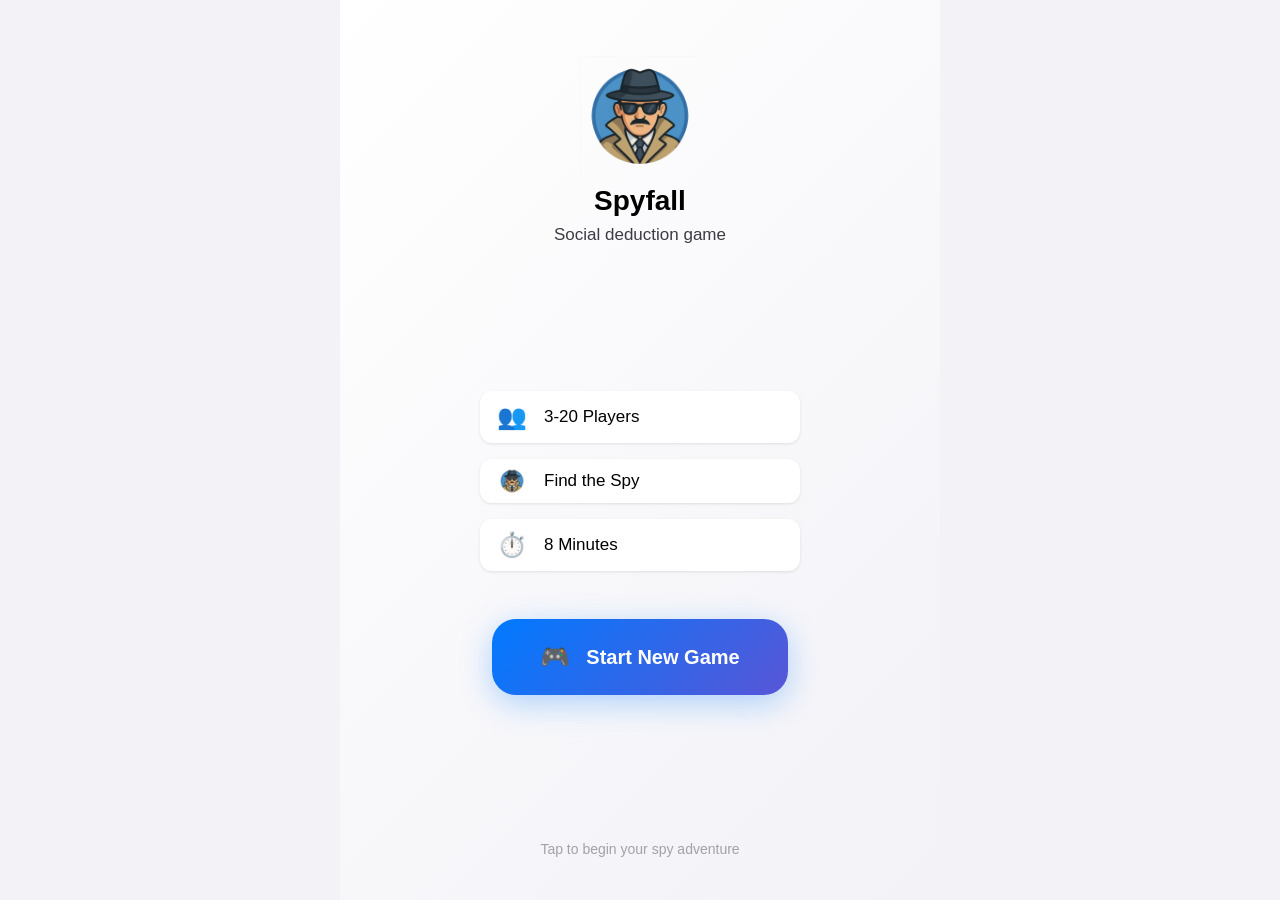
==== commit 88327b95: "update icon" ====
--- a/index.html
+++ b/index.html
@@ -1,6 +1,16 @@
 <!DOCTYPE html>
 <html lang="en">
 <head>
+    <!-- Google tag (gtag.js) -->
+    <script async src="https://www.googletagmanager.com/gtag/js?id=G-B2GXBE9Q1L"></script>
+    <script>
+    window.dataLayer = window.dataLayer || [];
+    function gtag(){dataLayer.push(arguments);}
+    gtag('js', new Date());
+
+    gtag('config', 'G-B2GXBE9Q1L');
+    </script>
+
     <meta charset="UTF-8">
     <meta name="viewport" content="width=device-width, initial-scale=1.0">
     
@@ -15,10 +25,10 @@
     
     <!-- Open Graph / Facebook -->
     <meta property="og:type" content="website">
-    <meta property="og:url" content="https://yourdomain.com/">
+    <meta property="og:url" content="https://spy-fall.github.io/game/">
     <meta property="og:title" content="Spyfall Game - Online Social Deduction Party Game">
     <meta property="og:description" content="Play Spyfall online - the ultimate social deduction party game for 3-20 players. Find the spy, guess locations, and have fun with friends!">
-    <meta property="og:image" content="https://yourdomain.com/og-image.png">
+    <meta property="og:image" content="https://spy-fall.github.io/game/og-image.png">
     <meta property="og:image:width" content="1200">
     <meta property="og:image:height" content="630">
     <meta property="og:site_name" content="Spyfall Game">
@@ -26,17 +36,17 @@
     
     <!-- Twitter -->
     <meta property="twitter:card" content="summary_large_image">
-    <meta property="twitter:url" content="https://yourdomain.com/">
+    <meta property="twitter:url" content="https://spy-fall.github.io/game/">
     <meta property="twitter:title" content="Spyfall Game - Online Social Deduction Party Game">
     <meta property="twitter:description" content="Play Spyfall online - the ultimate social deduction party game for 3-20 players. Find the spy, guess locations, and have fun with friends!">
-    <meta property="twitter:image" content="https://yourdomain.com/twitter-image.png">
+    <meta property="twitter:image" content="https://spy-fall.github.io/game/twitter-image.png">
     <meta property="twitter:image:alt" content="Spyfall Game - Social Deduction Party Game">
     
     <!-- Additional SEO Meta Tags -->
     <meta name="application-name" content="Spyfall Game">
     <meta name="apple-mobile-web-app-title" content="Spyfall">
     <meta name="generator" content="Spyfall PWA">
-    <link rel="canonical" href="https://yourdomain.com/">
+    <link rel="canonical" href="https://spy-fall.github.io/game/">
     
     <!-- PWA Meta Tags -->
     <meta name="theme-color" content="#2563eb">
@@ -45,9 +55,9 @@
     <meta name="mobile-web-app-capable" content="yes">
     
     <!-- Icons & Favicons -->
-    <link rel="icon" href="data:image/svg+xml,<svg xmlns='http://www.w3.org/2000/svg' viewBox='0 0 100 100'><text y='.9em' font-size='90'>🕵️</text></svg>">
-    <link rel="apple-touch-icon" href="data:image/svg+xml,<svg xmlns='http://www.w3.org/2000/svg' viewBox='0 0 100 100'><text y='.9em' font-size='90'>🕵️</text></svg>">
-    
+    <link rel="icon" href="icon.png">
+    <link rel="apple-touch-icon" href="icon.png">
+
     <!-- Manifest -->
     <link rel="manifest" href="manifest.json">
     
@@ -66,7 +76,7 @@
         "@type": "SoftwareApplication",
         "name": "Spyfall Game",
         "description": "Play Spyfall online - the ultimate social deduction party game for 3-20 players. Find the spy, guess locations, and have fun with friends.",
-        "url": "https://yourdomain.com/",
+        "url": "https://spy-fall.github.io/game/",
         "applicationCategory": "Game",
         "applicationSubCategory": "Party Game",
         "operatingSystem": "Web Browser, iOS, Android",
@@ -80,7 +90,7 @@
             "ratingValue": "4.8",
             "ratingCount": "1250"
         },
-        "screenshot": "https://yourdomain.com/screenshot.png"
+        "screenshot": "https://spy-fall.github.io/game/screenshot.png"
     }
     </script>
     
@@ -158,7 +168,7 @@
         <div id="home-screen" class="screen active">
             <div class="home-container">
                 <div class="home-header">
-                    <div class="app-icon">🕵️</div>
+                    <div class="app-icon"><img src="icon.png" alt="Spy" /></div>
                     <h1 class="app-title">Spyfall</h1>
                     <p class="app-subtitle">Social deduction game</p>
                 </div>
@@ -170,7 +180,7 @@
                             <span class="feature-text">3-20 Players</span>
                         </div>
                         <div class="feature-item">
-                            <span class="feature-icon">🕵️</span>
+                            <span class="feature-icon"><img src="icon.png" alt="Spy" /></span>
                             <span class="feature-text">Find the Spy</span>
                         </div>
                         <div class="feature-item">
@@ -187,6 +197,9 @@
                 
                 <div class="home-footer">
                     <p class="version-text">Tap to begin your spy adventure</p>
+                    <button id="ios-install-btn" class="ios-install-button" style="display: none;">
+                        <span class="install-text">Install App</span>
+                    </button>
                 </div>
             </div>
         </div>
@@ -222,6 +235,9 @@
                                        placeholder="Add player name" 
                                        maxlength="20"
                                        autocomplete="off"
+                                       autocapitalize="off"
+                                       autocorrect="off"
+                                       spellcheck="false"
                                        class="player-input">
                                 <button id="add-player-btn" class="input-add-button" type="button">
                                     <svg width="20" height="20" viewBox="0 0 24 24" fill="none" stroke="currentColor" stroke-width="2">
--- a/styles.css
+++ b/styles.css
@@ -405,12 +405,25 @@
 .home-header {
     text-align: center;
     padding-top: var(--spacing-xl);
+    display: flex;
+    flex-direction: column;
+    align-items: center;
+    justify-content: center;
 }
 
 .app-icon {
     font-size: 64px;
     margin-bottom: var(--spacing-sm);
+    display: flex;
+    justify-content: center;
+    align-items: center;
+}
+
+.app-icon img {
+    width: 120px;
+    height: 120px;
     display: block;
+    margin: 0 auto;
 }
 
 .app-title {
@@ -462,6 +475,15 @@
     font-size: 24px;
     width: 32px;
     text-align: center;
+    display: flex;
+    justify-content: center;
+    align-items: center;
+}
+
+.feature-icon img {
+    width: 28px;
+    height: 28px;
+    display: inline-block;
 }
 
 .feature-text {
@@ -504,6 +526,40 @@
     font-size: var(--font-size-lg);
 }
 
+/* iOS Install Button */
+.ios-install-button {
+    background: linear-gradient(135deg, #34C759, #30B855);
+    color: var(--text-light);
+    border: none;
+    border-radius: var(--border-radius-lg);
+    padding: var(--spacing-md) var(--spacing-xl);
+    font-size: var(--font-size-base);
+    font-weight: 600;
+    display: flex;
+    align-items: center;
+    justify-content: center;
+    cursor: pointer;
+    transition: all 0.3s ease;
+    box-shadow: 0 4px 16px rgba(52, 199, 89, 0.3);
+    min-height: var(--touch-target);
+    margin: var(--spacing-md) auto 0;
+    width: auto;
+    max-width: 200px;
+}
+
+.ios-install-button:hover {
+    transform: translateY(-1px);
+    box-shadow: 0 6px 20px rgba(52, 199, 89, 0.4);
+}
+
+.ios-install-button:active {
+    transform: translateY(0);
+}
+
+.install-text {
+    font-size: var(--font-size-base);
+}
+
 .home-footer {
     text-align: center;
     padding-bottom: var(--spacing-md);
@@ -542,6 +598,17 @@
 .card-icon {
     font-size: var(--font-size-base);
     opacity: 0.8;
+    display: flex;
+    justify-content: center;
+    align-items: center;
+    margin-bottom: var(--spacing-md);
+}
+
+.card-icon img {
+    width: 48px;
+    height: 48px;
+    opacity: 0.8;
+    display: block;
 }
 
 .card-title h2 {
@@ -599,7 +666,7 @@
     background: var(--bg-primary);
     min-height: 48px;
     transition: all 0.3s ease;
-    color: var(--text-primary);
+    color: #000000;
     font-family: inherit;
 }
 
@@ -2144,6 +2211,7 @@
     align-items: center;
     justify-content: space-between;
     box-shadow: var(--shadow-sm);
+    min-height: 60px;
 }
 
 .results-player-card.spy {
@@ -2675,6 +2743,27 @@
     margin-bottom: var(--spacing-lg);
     filter: drop-shadow(0 0 20px rgba(255, 255, 255, 0.5));
     animation: glassmorphismPulse 2s ease-in-out infinite;
+    display: flex;
+    justify-content: center;
+    align-items: center;
+}
+
+.transition-icon img {
+    width: 120px;
+    height: 120px;
+    filter: drop-shadow(0 0 20px rgba(255, 255, 255, 0.5));
+    animation: glassmorphismPulse 2s ease-in-out infinite;
+    display: block;
+    margin: 0 auto;
+}
+
+/* Inline spy icon for player status */
+.spy-icon {
+    width: 0.5em;
+    height: 0.5em;
+    display: inline-block;
+    vertical-align: middle;
+    margin-right: 0.25em;
 }
 
 .transition-title {
@@ -2956,6 +3045,7 @@
     box-shadow: var(--shadow-lg);
     border: 2px solid var(--primary-color);
     text-align: left;
+    position: relative;
 }
 
 .install-guide-content h3 {
@@ -3022,6 +3112,31 @@
     box-shadow: 0 4px 12px rgba(74, 144, 226, 0.3);
 }
 
+/* Close button for install guide modal */
+.install-guide-close {
+    position: absolute;
+    top: var(--spacing-md);
+    right: var(--spacing-md);
+    background: none;
+    border: none;
+    font-size: var(--font-size-xl);
+    color: var(--text-secondary);
+    cursor: pointer;
+    padding: var(--spacing-xs);
+    border-radius: var(--border-radius);
+    transition: all 0.2s ease;
+    width: 32px;
+    height: 32px;
+    display: flex;
+    align-items: center;
+    justify-content: center;
+}
+
+.install-guide-close:hover {
+    background: var(--bg-secondary);
+    color: var(--text-primary);
+}
+
 .install-guide-buttons button:last-child:hover {
     background: var(--primary-color);
     color: white;
--- a/styles.css
+++ b/styles.css
@@ -405,12 +405,25 @@
 .home-header {
     text-align: center;
     padding-top: var(--spacing-xl);
+    display: flex;
+    flex-direction: column;
+    align-items: center;
+    justify-content: center;
 }
 
 .app-icon {
     font-size: 64px;
     margin-bottom: var(--spacing-sm);
+    display: flex;
+    justify-content: center;
+    align-items: center;
+}
+
+.app-icon img {
+    width: 120px;
+    height: 120px;
     display: block;
+    margin: 0 auto;
 }
 
 .app-title {
@@ -462,6 +475,15 @@
     font-size: 24px;
     width: 32px;
     text-align: center;
+    display: flex;
+    justify-content: center;
+    align-items: center;
+}
+
+.feature-icon img {
+    width: 28px;
+    height: 28px;
+    display: inline-block;
 }
 
 .feature-text {
@@ -504,6 +526,40 @@
     font-size: var(--font-size-lg);
 }
 
+/* iOS Install Button */
+.ios-install-button {
+    background: linear-gradient(135deg, #34C759, #30B855);
+    color: var(--text-light);
+    border: none;
+    border-radius: var(--border-radius-lg);
+    padding: var(--spacing-md) var(--spacing-xl);
+    font-size: var(--font-size-base);
+    font-weight: 600;
+    display: flex;
+    align-items: center;
+    justify-content: center;
+    cursor: pointer;
+    transition: all 0.3s ease;
+    box-shadow: 0 4px 16px rgba(52, 199, 89, 0.3);
+    min-height: var(--touch-target);
+    margin: var(--spacing-md) auto 0;
+    width: auto;
+    max-width: 200px;
+}
+
+.ios-install-button:hover {
+    transform: translateY(-1px);
+    box-shadow: 0 6px 20px rgba(52, 199, 89, 0.4);
+}
+
+.ios-install-button:active {
+    transform: translateY(0);
+}
+
+.install-text {
+    font-size: var(--font-size-base);
+}
+
 .home-footer {
     text-align: center;
     padding-bottom: var(--spacing-md);
@@ -542,6 +598,17 @@
 .card-icon {
     font-size: var(--font-size-base);
     opacity: 0.8;
+    display: flex;
+    justify-content: center;
+    align-items: center;
+    margin-bottom: var(--spacing-md);
+}
+
+.card-icon img {
+    width: 48px;
+    height: 48px;
+    opacity: 0.8;
+    display: block;
 }
 
 .card-title h2 {
@@ -599,7 +666,7 @@
     background: var(--bg-primary);
     min-height: 48px;
     transition: all 0.3s ease;
-    color: var(--text-primary);
+    color: #000000;
     font-family: inherit;
 }
 
@@ -2144,6 +2211,7 @@
     align-items: center;
     justify-content: space-between;
     box-shadow: var(--shadow-sm);
+    min-height: 60px;
 }
 
 .results-player-card.spy {
@@ -2675,6 +2743,27 @@
     margin-bottom: var(--spacing-lg);
     filter: drop-shadow(0 0 20px rgba(255, 255, 255, 0.5));
     animation: glassmorphismPulse 2s ease-in-out infinite;
+    display: flex;
+    justify-content: center;
+    align-items: center;
+}
+
+.transition-icon img {
+    width: 120px;
+    height: 120px;
+    filter: drop-shadow(0 0 20px rgba(255, 255, 255, 0.5));
+    animation: glassmorphismPulse 2s ease-in-out infinite;
+    display: block;
+    margin: 0 auto;
+}
+
+/* Inline spy icon for player status */
+.spy-icon {
+    width: 0.5em;
+    height: 0.5em;
+    display: inline-block;
+    vertical-align: middle;
+    margin-right: 0.25em;
 }
 
 .transition-title {
@@ -2956,6 +3045,7 @@
     box-shadow: var(--shadow-lg);
     border: 2px solid var(--primary-color);
     text-align: left;
+    position: relative;
 }
 
 .install-guide-content h3 {
@@ -3022,6 +3112,31 @@
     box-shadow: 0 4px 12px rgba(74, 144, 226, 0.3);
 }
 
+/* Close button for install guide modal */
+.install-guide-close {
+    position: absolute;
+    top: var(--spacing-md);
+    right: var(--spacing-md);
+    background: none;
+    border: none;
+    font-size: var(--font-size-xl);
+    color: var(--text-secondary);
+    cursor: pointer;
+    padding: var(--spacing-xs);
+    border-radius: var(--border-radius);
+    transition: all 0.2s ease;
+    width: 32px;
+    height: 32px;
+    display: flex;
+    align-items: center;
+    justify-content: center;
+}
+
+.install-guide-close:hover {
+    background: var(--bg-secondary);
+    color: var(--text-primary);
+}
+
 .install-guide-buttons button:last-child:hover {
     background: var(--primary-color);
     color: white;
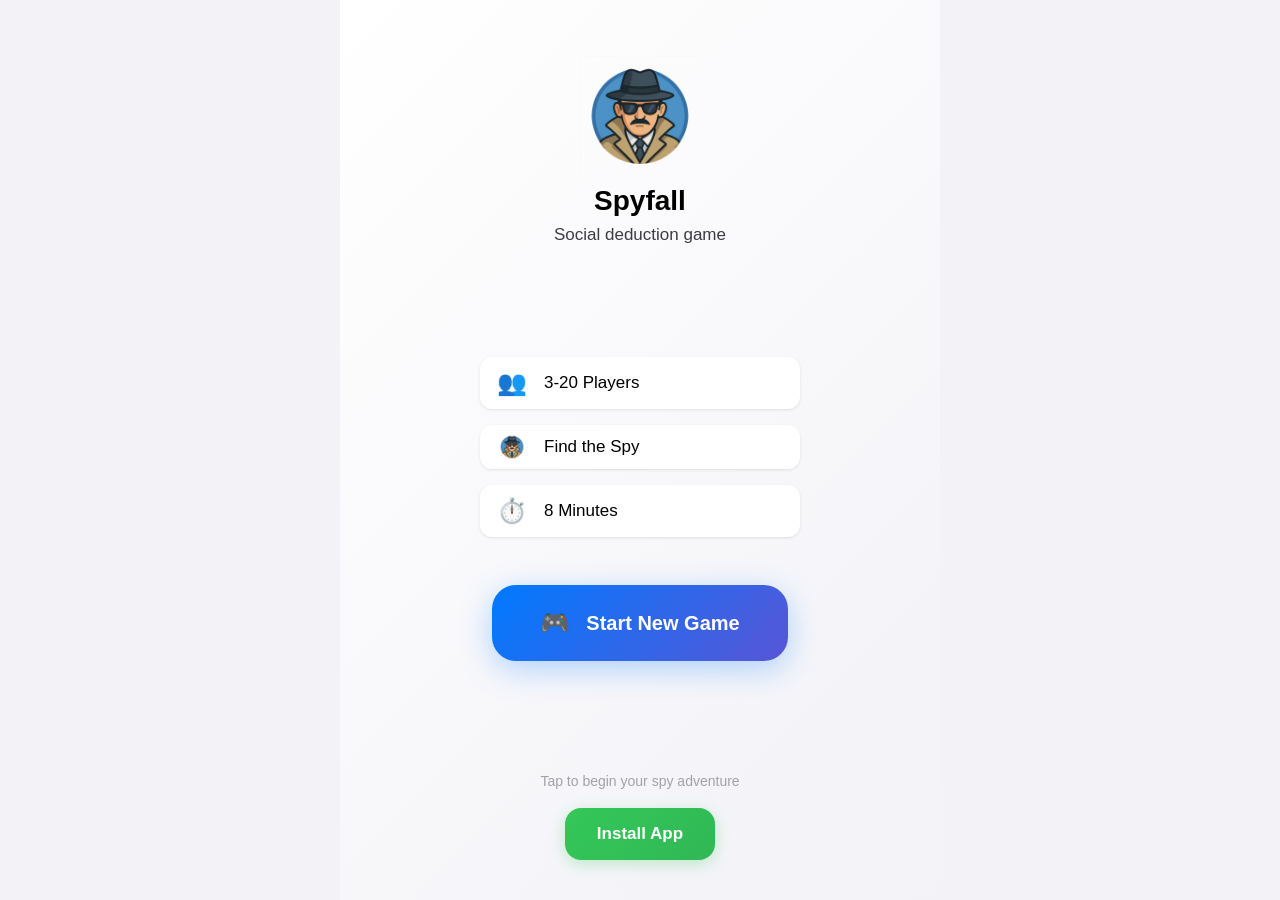
==== commit 3d0ab3b6: "don't start timer automatically" ====
--- a/index.html
+++ b/index.html
@@ -255,6 +255,28 @@
                         </div>
                     </div>
                     
+                    <!-- Language Selection Section -->
+                    <div class="setup-card">
+                        <div class="card-header">
+                            <div class="card-title">
+                                <h2>Language</h2>
+                            </div>
+                        </div>
+                        
+                        <div class="card-content">
+                            <div class="language-selector">
+                                <label class="language-option">
+                                    <input type="radio" name="language" value="en" id="lang-en" checked>
+                                    <span class="language-label">English</span>
+                                </label>
+                                <label class="language-option">
+                                    <input type="radio" name="language" value="fa" id="lang-fa">
+                                    <span class="language-label">فارسی</span>
+                                </label>
+                            </div>
+                        </div>
+                    </div>
+                    
                     <!-- Categories Section -->
                     <div class="setup-card">
                         <div class="card-header">
@@ -356,9 +378,9 @@
                         
                         <!-- Right: Control Buttons -->
                         <div class="timer-controls">
-                            <button id="timer-control-btn" class="modern-control-btn pause-btn" 
-                                    title="Pause Game" aria-label="Pause the game timer">
-                                <span class="btn-text">Pause</span>
+                            <button id="timer-control-btn" class="modern-control-btn start-btn" 
+                                    title="Start Game" aria-label="Start the game timer">
+                                <span class="btn-text">Start</span>
                             </button>
                             <button id="restart-game-btn" class="modern-control-btn restart-btn" 
                                     title="Restart Game" aria-label="Restart the entire game">
--- a/styles.css
+++ b/styles.css
@@ -645,6 +645,55 @@
 
 .card-content {
     padding: var(--spacing-md) var(--spacing-lg);
+}
+
+/* Language Selector */
+.language-selector {
+    display: flex;
+    gap: var(--spacing-md);
+    flex-wrap: wrap;
+}
+
+.language-option {
+    display: flex;
+    align-items: center;
+    gap: var(--spacing-xs);
+    cursor: pointer;
+    padding: var(--spacing-sm) var(--spacing-md);
+    border: 2px solid var(--border-color);
+    border-radius: var(--border-radius-lg);
+    transition: all 0.3s ease;
+    background: var(--bg-primary);
+    flex: 1;
+    min-width: 120px;
+    justify-content: center;
+}
+
+.language-option:hover {
+    border-color: var(--primary-color);
+    transform: translateY(-1px);
+}
+
+.language-option input[type="radio"] {
+    display: none;
+}
+
+.language-option input[type="radio"]:checked + .language-label {
+    color: var(--primary-color);
+    font-weight: 600;
+}
+
+.language-option:has(input[type="radio"]:checked) {
+    border-color: var(--primary-color);
+    background: var(--primary-color-light);
+}
+
+.language-label {
+    font-size: var(--font-size-base);
+    font-weight: 500;
+    color: var(--text-primary);
+    transition: color 0.3s ease;
+    text-align: center;
 }
 
 /* Input Components - Integrated Design */
@@ -1714,6 +1763,24 @@
     font-weight: 600;
 }
 
+/* Start Button - Green for starting the game */
+.start-btn {
+    background: linear-gradient(135deg, #10b981, #059669);
+    color: white;
+    border: 1px solid rgba(255, 255, 255, 0.2);
+}
+
+.start-btn:hover {
+    background: linear-gradient(135deg, #059669, #047857);
+    transform: translateY(-2px);
+    box-shadow: 0 4px 16px rgba(16, 185, 129, 0.3);
+}
+
+.start-btn:active {
+    transform: translateY(0);
+    box-shadow: 0 2px 8px rgba(16, 185, 129, 0.4);
+}
+
 /* Pause Button - High visibility for critical action */
 .pause-btn {
     background: linear-gradient(135deg, #ef4444, #dc2626);
@@ -1730,6 +1797,24 @@
 .pause-btn:active {
     transform: translateY(0);
     box-shadow: 0 2px 8px rgba(239, 68, 68, 0.4);
+}
+
+/* Resume Button - Blue for resuming the game */
+.resume-btn {
+    background: linear-gradient(135deg, #3b82f6, #2563eb);
+    color: white;
+    border: 1px solid rgba(255, 255, 255, 0.2);
+}
+
+.resume-btn:hover {
+    background: linear-gradient(135deg, #2563eb, #1d4ed8);
+    transform: translateY(-2px);
+    box-shadow: 0 4px 16px rgba(59, 130, 246, 0.3);
+}
+
+.resume-btn:active {
+    transform: translateY(0);
+    box-shadow: 0 2px 8px rgba(59, 130, 246, 0.4);
 }
 
 /* Restart Button - Light gray style */
@@ -2540,6 +2625,7 @@
     .btn-text {
         font-size: 11px;
     }
+
 }
 
 /* Very small screens */
@@ -2564,6 +2650,7 @@
     .btn-text {
         font-size: 10px;
     }
+
 }
 
 /* Desktop Design Adjustments */
@@ -3019,7 +3106,7 @@
     }
 }
 
-/* Safari Installation Guide Modal */
+/* Installation Guide Modal */
 .install-guide-modal {
     position: fixed;
     top: 0;
@@ -3194,4 +3281,5 @@
 img {
     loading: lazy;
     height: auto;
-}+}
+
--- a/styles.css
+++ b/styles.css
@@ -645,6 +645,55 @@
 
 .card-content {
     padding: var(--spacing-md) var(--spacing-lg);
+}
+
+/* Language Selector */
+.language-selector {
+    display: flex;
+    gap: var(--spacing-md);
+    flex-wrap: wrap;
+}
+
+.language-option {
+    display: flex;
+    align-items: center;
+    gap: var(--spacing-xs);
+    cursor: pointer;
+    padding: var(--spacing-sm) var(--spacing-md);
+    border: 2px solid var(--border-color);
+    border-radius: var(--border-radius-lg);
+    transition: all 0.3s ease;
+    background: var(--bg-primary);
+    flex: 1;
+    min-width: 120px;
+    justify-content: center;
+}
+
+.language-option:hover {
+    border-color: var(--primary-color);
+    transform: translateY(-1px);
+}
+
+.language-option input[type="radio"] {
+    display: none;
+}
+
+.language-option input[type="radio"]:checked + .language-label {
+    color: var(--primary-color);
+    font-weight: 600;
+}
+
+.language-option:has(input[type="radio"]:checked) {
+    border-color: var(--primary-color);
+    background: var(--primary-color-light);
+}
+
+.language-label {
+    font-size: var(--font-size-base);
+    font-weight: 500;
+    color: var(--text-primary);
+    transition: color 0.3s ease;
+    text-align: center;
 }
 
 /* Input Components - Integrated Design */
@@ -1714,6 +1763,24 @@
     font-weight: 600;
 }
 
+/* Start Button - Green for starting the game */
+.start-btn {
+    background: linear-gradient(135deg, #10b981, #059669);
+    color: white;
+    border: 1px solid rgba(255, 255, 255, 0.2);
+}
+
+.start-btn:hover {
+    background: linear-gradient(135deg, #059669, #047857);
+    transform: translateY(-2px);
+    box-shadow: 0 4px 16px rgba(16, 185, 129, 0.3);
+}
+
+.start-btn:active {
+    transform: translateY(0);
+    box-shadow: 0 2px 8px rgba(16, 185, 129, 0.4);
+}
+
 /* Pause Button - High visibility for critical action */
 .pause-btn {
     background: linear-gradient(135deg, #ef4444, #dc2626);
@@ -1730,6 +1797,24 @@
 .pause-btn:active {
     transform: translateY(0);
     box-shadow: 0 2px 8px rgba(239, 68, 68, 0.4);
+}
+
+/* Resume Button - Blue for resuming the game */
+.resume-btn {
+    background: linear-gradient(135deg, #3b82f6, #2563eb);
+    color: white;
+    border: 1px solid rgba(255, 255, 255, 0.2);
+}
+
+.resume-btn:hover {
+    background: linear-gradient(135deg, #2563eb, #1d4ed8);
+    transform: translateY(-2px);
+    box-shadow: 0 4px 16px rgba(59, 130, 246, 0.3);
+}
+
+.resume-btn:active {
+    transform: translateY(0);
+    box-shadow: 0 2px 8px rgba(59, 130, 246, 0.4);
 }
 
 /* Restart Button - Light gray style */
@@ -2540,6 +2625,7 @@
     .btn-text {
         font-size: 11px;
     }
+
 }
 
 /* Very small screens */
@@ -2564,6 +2650,7 @@
     .btn-text {
         font-size: 10px;
     }
+
 }
 
 /* Desktop Design Adjustments */
@@ -3019,7 +3106,7 @@
     }
 }
 
-/* Safari Installation Guide Modal */
+/* Installation Guide Modal */
 .install-guide-modal {
     position: fixed;
     top: 0;
@@ -3194,4 +3281,5 @@
 img {
     loading: lazy;
     height: auto;
-}+}
+
